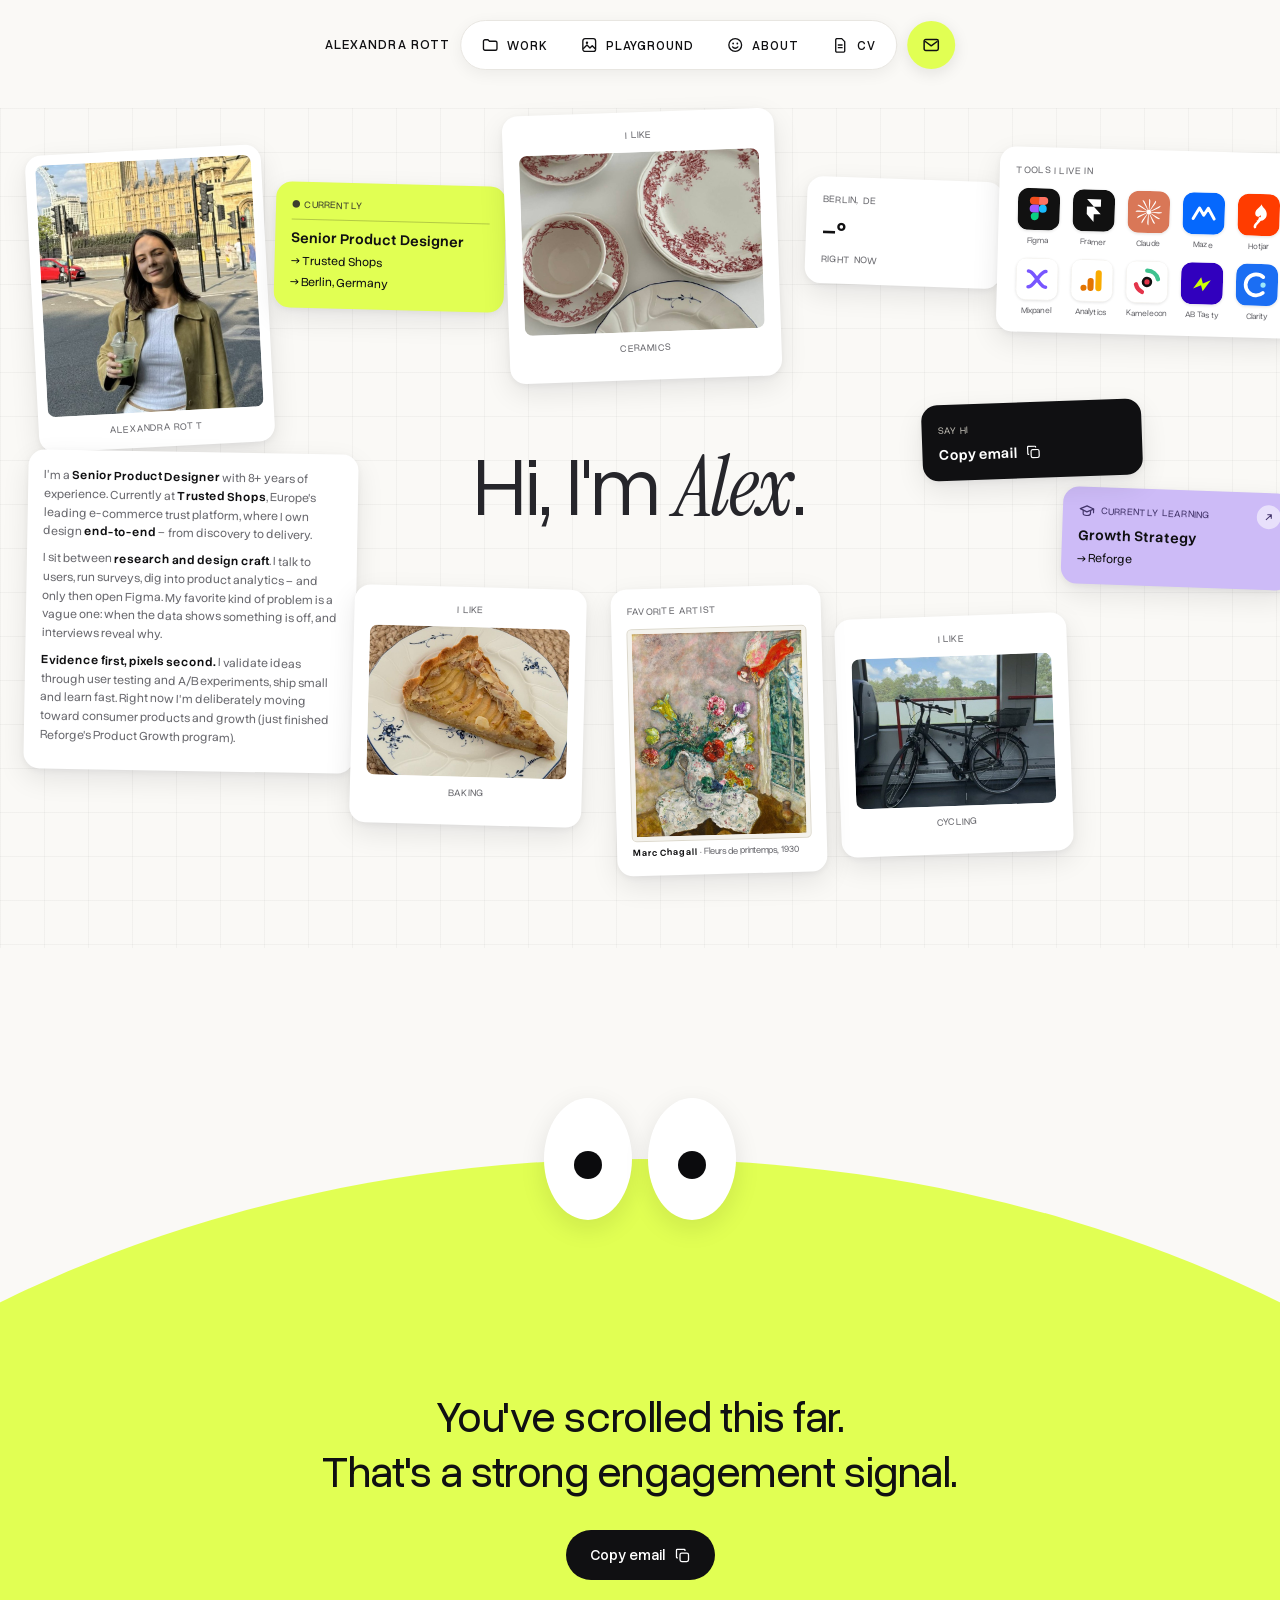
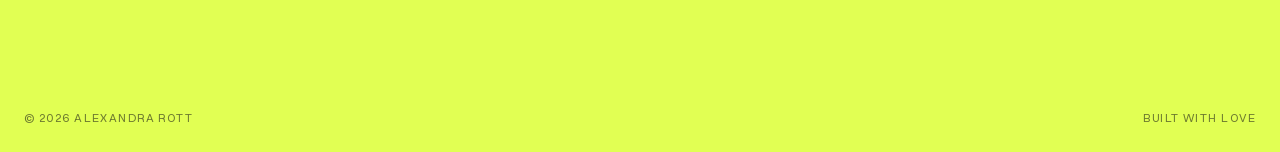
==== about.html @ e6c8b0b0 "Hero comma after design; header wordmark 'Alexandra Rott' replaces AR monogram Co-Authored-By: Claud" ====
<!DOCTYPE html>
<html lang="en">
<head>
  <meta charset="UTF-8">
  <meta name="viewport" content="width=device-width, initial-scale=1.0">
  <title>About – Alexandra Rott</title>
  <link rel="preconnect" href="https://fonts.googleapis.com">
  <link rel="preconnect" href="https://fonts.gstatic.com" crossorigin>
  <link href="https://fonts.googleapis.com/css2?family=Instrument+Sans:ital,wght@0,400;0,500;0,600;1,400&family=Instrument+Serif:ital@0;1&display=swap" rel="stylesheet">
  <link rel="stylesheet" href="css/style.css?v=20260712h">
</head>
<body class="theme-ivory">

  <header class="site-header">
    <a class="wordmark" href="index.html" aria-label="Home">Alexandra Rott</a>
    <nav class="nav-pill" aria-label="Main">
      <a href="index.html#work" class="nav-link">
        <svg viewBox="0 0 24 24" class="nav-icon"><path d="M3 7a2 2 0 0 1 2-2h4l2 2h8a2 2 0 0 1 2 2v8a2 2 0 0 1-2 2H5a2 2 0 0 1-2-2V7z" fill="none" stroke="currentColor" stroke-width="1.8" stroke-linejoin="round"/></svg>
        Work
      </a>
      <a class="nav-link coming-soon">
        <svg viewBox="0 0 24 24" class="nav-icon"><rect x="3.5" y="3.5" width="17" height="17" rx="3" fill="none" stroke="currentColor" stroke-width="1.8"/><circle cx="9" cy="9" r="1.6" fill="currentColor"/><path d="M4 17l5-5 4 4 3-3 4 4" fill="none" stroke="currentColor" stroke-width="1.8" stroke-linejoin="round"/></svg>
        Playground
      </a>
      <a class="nav-link is-active">
        <svg viewBox="0 0 24 24" class="nav-icon"><circle cx="12" cy="12" r="8.5" fill="none" stroke="currentColor" stroke-width="1.8"/><circle cx="9.2" cy="10" r="1.2" fill="currentColor"/><circle cx="14.8" cy="10" r="1.2" fill="currentColor"/><path d="M8.5 14.5c.9 1.2 2.1 1.8 3.5 1.8s2.6-.6 3.5-1.8" fill="none" stroke="currentColor" stroke-width="1.8" stroke-linecap="round"/></svg>
        About
      </a>
      <a class="nav-link coming-soon">
        <svg viewBox="0 0 24 24" class="nav-icon"><path d="M7 3.5h7l4 4V20a1.5 1.5 0 0 1-1.5 1.5h-9A1.5 1.5 0 0 1 6 20V5A1.5 1.5 0 0 1 7.5 3.5z" fill="none" stroke="currentColor" stroke-width="1.8" stroke-linejoin="round"/><path d="M9.5 12h5M9.5 15.5h5" stroke="currentColor" stroke-width="1.8" stroke-linecap="round"/></svg>
        CV
      </a>
    </nav>
    <a class="mail-button" href="mailto:workmail.alexandra@gmail.com" aria-label="Email me">
      <svg viewBox="0 0 24 24"><rect x="3.5" y="5.5" width="17" height="13" rx="2" fill="none" stroke="currentColor" stroke-width="1.8"/><path d="M4.5 7.5l7.5 5.5 7.5-5.5" fill="none" stroke="currentColor" stroke-width="1.8" stroke-linejoin="round"/></svg>
    </a>
  </header>

  <main class="board-main">
    <h1 class="sr-only">About – Alexandra Rott</h1>
    <div class="board" id="board">

      <p class="board-statement">Hi, I'm <em>Alex</em>.</p>

      <figure class="bc bc-polaroid" style="--x:2.5%; --y:5%; --r:-3deg; --w:236px">
        <img src="img/about/board-london-zoom.jpg" alt="Alexandra Rott in London">
        <figcaption class="mono">Alexandra Rott</figcaption>
      </figure>

      <div class="bc bc-clock" style="--x:63%; --y:8.5%; --r:2deg; --w:196px">
        <p class="mono">Berlin, DE</p>
        <p class="clock-time" id="board-weather">–°</p>
        <p class="clock-sub mono" id="board-weather-sub">right now</p>
      </div>

      <div class="bc bc-sticker" style="--x:21.5%; --y:9%; --r:1.5deg; --w:230px">
        <p class="mono">● Currently</p>
        <h4>Senior Product Designer</h4>
        <p class="sticker-line">→ Trusted Shops</p>
        <p class="sticker-line">→ Berlin, Germany</p>
      </div>

      <div class="bc bc-bio" style="--x:2%; --y:41%; --r:1deg; --w:330px">
        <p>I'm a <strong>Senior Product Designer</strong> with 8+ years of experience. Currently at <strong>Trusted Shops</strong>, Europe's leading e-commerce trust platform, where I own design <strong>end-to-end</strong> – from discovery to delivery.</p>
        <p>I sit between <strong>research and design craft</strong>. I talk to users, run surveys, dig into product analytics – and only then open Figma. My favorite kind of problem is a vague one: when the data shows something is off, and interviews reveal why.</p>
        <p><strong>Evidence first, pixels second.</strong> I validate ideas through user testing and A/B experiments, ship small and learn fast. Right now I'm deliberately moving toward consumer products and growth (just finished Reforge's Product Growth program).</p>
      </div>

      <figure class="bc bc-note" style="--x:39.5%; --y:0.5%; --r:-2deg; --w:272px">
        <p class="mono">I like</p>
        <img src="img/about/ceramics.jpg" alt="Red and blue tableware">
        <figcaption class="mono">Ceramics</figcaption>
      </figure>

      <figure class="bc bc-note" style="--x:27.5%; --y:57%; --r:1.5deg; --w:232px">
        <p class="mono">I like</p>
        <img src="img/about/pie.jpg" alt="Home-made pear pie">
        <figcaption class="mono">Baking</figcaption>
      </figure>

      <figure class="bc bc-note" style="--x:65.5%; --y:60.5%; --r:-2deg; --w:232px">
        <p class="mono">I like</p>
        <img src="img/about/bike.jpg" alt="Bike on a train">
        <figcaption class="mono">Cycling</figcaption>
      </figure>

      <a class="bc bc-learning" href="https://www.reforge.com/courses/growth-strategy" target="_blank" rel="noopener" style="--x:83%; --y:45.5%; --r:2deg; --w:230px">
        <span class="ext-arrow" aria-hidden="true">
          <svg viewBox="0 0 24 24"><path d="M7 17L17 7M9.5 7H17v7.5" fill="none" stroke="currentColor" stroke-width="2" stroke-linecap="round" stroke-linejoin="round"/></svg>
        </span>
        <p class="mono">
          <svg class="learn-icon" viewBox="0 0 24 24" aria-hidden="true"><path d="M12 4.5L22 9l-10 4.5L2 9l10-4.5z" fill="none" stroke="currentColor" stroke-width="1.8" stroke-linejoin="round"/><path d="M6.5 11.5V16c0 1.6 2.5 3 5.5 3s5.5-1.4 5.5-3v-4.5" fill="none" stroke="currentColor" stroke-width="1.8" stroke-linecap="round"/><path d="M22 9v5.5" stroke="currentColor" stroke-width="1.8" stroke-linecap="round"/></svg>
          Currently learning
        </p>
        <h4>Growth Strategy</h4>
        <p class="sticker-line">→ Reforge</p>
      </a>

      <div class="bc bc-tools" style="--x:78%; --y:5%; --r:1.5deg; --w:300px">
        <p class="mono">Tools I live in</p>
        <div class="tool-grid">
          <span class="tool" title="Figma">
            <svg viewBox="0 0 48 48"><rect width="48" height="48" rx="11" fill="#111"/><g><path d="M18 10h6v9h-6a4.5 4.5 0 1 1 0-9z" fill="#F24E1E"/><path d="M24 10h6a4.5 4.5 0 1 1 0 9h-6z" fill="#FF7262"/><path d="M18 19h6v9h-6a4.5 4.5 0 1 1 0-9z" fill="#A259FF"/><circle cx="28.5" cy="23.5" r="4.5" fill="#1ABCFE"/><path d="M18 28h6v4.5A4.5 4.5 0 1 1 18 28z" fill="#0ACF83"/></g></svg>
            <i>Figma</i>
          </span>
          <span class="tool" title="Framer">
            <svg viewBox="0 0 48 48"><rect width="48" height="48" rx="11" fill="#111"/><path d="M16 11h16v8.5H24zM16 19.5h8L32 28H16zM16 28h8v9z" fill="#fff"/></svg>
            <i>Framer</i>
          </span>
          <span class="tool" title="Claude">
            <svg viewBox="0 0 48 48"><rect width="48" height="48" rx="11" fill="#D97757"/><g fill="#fff"><path d="M24 24 L24 9 C25.6 9 25.6 12 25.2 15 L24.6 21 C24.5 22 24.3 23 24 24" transform="rotate(0 24 24)"/><path d="M24 24 L24 9 C25.6 9 25.6 12 25.2 15 L24.6 21 C24.5 22 24.3 23 24 24" transform="rotate(30 24 24)"/><path d="M24 24 L24 9 C25.6 9 25.6 12 25.2 15 L24.6 21 C24.5 22 24.3 23 24 24" transform="rotate(60 24 24)"/><path d="M24 24 L24 9 C25.6 9 25.6 12 25.2 15 L24.6 21 C24.5 22 24.3 23 24 24" transform="rotate(90 24 24)"/><path d="M24 24 L24 9 C25.6 9 25.6 12 25.2 15 L24.6 21 C24.5 22 24.3 23 24 24" transform="rotate(120 24 24)"/><path d="M24 24 L24 9 C25.6 9 25.6 12 25.2 15 L24.6 21 C24.5 22 24.3 23 24 24" transform="rotate(150 24 24)"/><path d="M24 24 L24 9 C25.6 9 25.6 12 25.2 15 L24.6 21 C24.5 22 24.3 23 24 24" transform="rotate(180 24 24)"/><path d="M24 24 L24 9 C25.6 9 25.6 12 25.2 15 L24.6 21 C24.5 22 24.3 23 24 24" transform="rotate(210 24 24)"/><path d="M24 24 L24 9 C25.6 9 25.6 12 25.2 15 L24.6 21 C24.5 22 24.3 23 24 24" transform="rotate(240 24 24)"/><path d="M24 24 L24 9 C25.6 9 25.6 12 25.2 15 L24.6 21 C24.5 22 24.3 23 24 24" transform="rotate(270 24 24)"/><path d="M24 24 L24 9 C25.6 9 25.6 12 25.2 15 L24.6 21 C24.5 22 24.3 23 24 24" transform="rotate(300 24 24)"/><path d="M24 24 L24 9 C25.6 9 25.6 12 25.2 15 L24.6 21 C24.5 22 24.3 23 24 24" transform="rotate(330 24 24)"/><circle cx="24" cy="24" r="2.6"/></g></svg>
            <i>Claude</i>
          </span>
          <span class="tool" title="Maze">
            <svg viewBox="0 0 48 48"><rect width="48" height="48" rx="11" fill="#0568FD"/><path d="M12 30l7-12 5 8 5-8 7 12" fill="none" stroke="#fff" stroke-width="3.4" stroke-linecap="round" stroke-linejoin="round"/></svg>
            <i>Maze</i>
          </span>
          <span class="tool" title="Hotjar">
            <svg viewBox="0 0 48 48"><rect width="48" height="48" rx="11" fill="#FF3C00"/><path d="M27 10c1 5-8 7-7 13 .6 3.8 5 4 6 1 1.5 3-1 6-5 6 6 3 13-1 12-8-.8-6.2-7-7-6-12z" fill="#fff"/><path d="M20 38c-1-4 6-5.6 5.4-10" fill="none" stroke="#fff" stroke-width="3" stroke-linecap="round"/></svg>
            <i>Hotjar</i>
          </span>
          <span class="tool" title="Mixpanel">
            <svg viewBox="0 0 48 48"><rect width="48" height="48" rx="11" fill="#fff" stroke="#ECEAE4"/><path d="M14 15c4 0 6 4 10 9s6 9 10 9M34 15c-4 0-6 4-10 9s-6 9-10 9" fill="none" stroke="#7856FF" stroke-width="4" stroke-linecap="round"/></svg>
            <i>Mixpanel</i>
          </span>
          <span class="tool" title="Google Analytics">
            <svg viewBox="0 0 48 48"><rect width="48" height="48" rx="11" fill="#fff" stroke="#ECEAE4"/><rect x="28" y="12" width="7" height="24" rx="3.5" fill="#F9AB00"/><rect x="19" y="21" width="7" height="15" rx="3.5" fill="#E37400"/><circle cx="14.5" cy="32.5" r="3.5" fill="#E37400"/></svg>
            <i>Analytics</i>
          </span>
          <span class="tool" title="Kameleoon">
            <svg viewBox="0 0 48 48"><rect width="48" height="48" rx="11" fill="#fff" stroke="#ECEAE4"/><circle cx="24" cy="24" r="6" fill="#111"/><circle cx="24" cy="24" r="3" fill="#E4354B"/><path d="M24 11a13 13 0 0 1 12.5 9.5" fill="none" stroke="#3EC28F" stroke-width="5" stroke-linecap="round"/><path d="M11.5 27a13 13 0 0 0 7 8.5" fill="none" stroke="#E4354B" stroke-width="5" stroke-linecap="round"/></svg>
            <i>Kameleoon</i>
          </span>
          <span class="tool" title="AB Tasty">
            <svg viewBox="0 0 48 48"><rect width="48" height="48" rx="11" fill="#3100BE"/><path d="M14 30l9-13 2 7 9-4-9 13-2-7z" fill="#CDFF05"/></svg>
            <i>AB Tasty</i>
          </span>
          <span class="tool" title="Microsoft Clarity">
            <svg viewBox="0 0 48 48"><rect width="48" height="48" rx="11" fill="#1B6EF3"/><path d="M31 15a12 12 0 1 0 0 18" fill="none" stroke="#fff" stroke-width="4.2" stroke-linecap="round"/><circle cx="31" cy="24" r="3" fill="#9EE8FA"/></svg>
            <i>Clarity</i>
          </span>
        </div>
      </div>

      <div class="bc bc-art" style="--x:48%; --y:57%; --r:-1.5deg; --w:210px">
        <p class="mono">Favorite artist</p>
        <figure>
          <img src="img/about/art-chagall.jpg?v=4" alt="Marc Chagall, Fleurs de printemps, 1930">
          <figcaption><strong>Marc Chagall</strong> · Fleurs de printemps, 1930</figcaption>
        </figure>
      </div>

      <button class="bc bc-email js-copy-email" data-email="workmail.alexandra@gmail.com" style="--x:72%; --y:35%; --r:-2deg; --w:220px">
        <span class="mono">Say hi</span>
        <span class="email-cta">Copy email
          <svg viewBox="0 0 24 24"><rect x="8.5" y="8.5" width="12" height="12" rx="2.5" fill="none" stroke="currentColor" stroke-width="1.8"/><path d="M15.5 5.5v-1a1 1 0 0 0-1-1h-10a1 1 0 0 0-1 1v10a1 1 0 0 0 1 1h1" fill="none" stroke="currentColor" stroke-width="1.8"/></svg>
        </span>
      </button>

    </div>
  </main>

  <footer class="dome-footer">
    <div class="dome-bg" aria-hidden="true"></div>
    <div class="dome-eyes" aria-hidden="true">
      <span class="d-eye"><span class="d-pupil"></span></span>
      <span class="d-eye"><span class="d-pupil"></span></span>
    </div>
    <div class="dome-content">
      <p class="dome-title">You've scrolled this far.<br>That's a strong engagement signal.</p>
      <button class="copy-email dome-copy js-copy-email" data-email="workmail.alexandra@gmail.com">
        Copy email
        <svg viewBox="0 0 24 24"><rect x="8.5" y="8.5" width="12" height="12" rx="2.5" fill="none" stroke="currentColor" stroke-width="1.8"/><path d="M15.5 5.5v-1a1 1 0 0 0-1-1h-10a1 1 0 0 0-1 1v10a1 1 0 0 0 1 1h1" fill="none" stroke="currentColor" stroke-width="1.8"/></svg>
      </button>
      <div class="dome-bottom mono"><span>© 2026 Alexandra Rott</span><span>Built with love</span></div>
    </div>
  </footer>

  <script src="js/footer.js?v=20260709f"></script>
  <script src="js/coming-soon.js?v=20260709f"></script>
  <script src="js/board.js?v=4"></script>
  <script src="js/reveal.js?v=20260709f"></script>
  <script data-goatcounter="https://alexproduct.goatcounter.com/count"
          async src="//gc.zgo.at/count.js"></script>
  <script>
    document.getElementById('copy-email') && document.getElementById('copy-email').addEventListener('click', function () {
      navigator.clipboard.writeText(this.dataset.email).then(() => {
        const original = this.childNodes[0].textContent;
        this.childNodes[0].textContent = 'Copied! ';
        setTimeout(() => { this.childNodes[0].textContent = original; }, 1500);
      });
    });
  </script>
</body>
</html>
---- css/style.css ----
/* ============ fonts ============ */
/* Golften Demo is picked up from the locally installed demo font
   (local() only - no font files shipped). Visitors without it fall
   back to Instrument Serif. NOTE: buy a license before wide sharing. */
@font-face {
  font-family: "Golften";
  src: local("Golften Demo Regular"), local("GolftenDemo-Regular");
  font-weight: 400;
  font-style: normal;
}

/* ============ base ============ */
@font-face {
  font-family: "Overused Grotesk";
  src: url("../fonts/OverusedGrotesk-VF.woff2") format("woff2-variations");
  font-weight: 100 900;
  font-style: normal;
  font-display: swap;
}

:root {
  --bg: #FAF9F6;
  --ink: #101012;
  --ink-soft: #6b6b70;
  --card: #ffffff;
  --line: #e8e6e1;
  --yellow: #FFD447;
  --coral: #F07048;
  --sky: #8FC7F2;
  --mint: #7FDDAF;
  --pink: #F7C8DC;
  --lime: #CDEB8B;
  --lilac: #CDBBF7;
  --radius-card: 28px;
  --font-display: "Golften", "Instrument Serif", Georgia, serif;
  --font-sans: "Overused Grotesk", "Instrument Sans", system-ui, -apple-system, sans-serif;
  --font-serif: "Overused Grotesk", "Instrument Sans", system-ui, -apple-system, sans-serif;
  --font-mono: "Overused Grotesk", "Instrument Sans", system-ui, -apple-system, sans-serif;
}

* { margin: 0; padding: 0; box-sizing: border-box; }

html { scroll-behavior: smooth; }

body {
  font-family: var(--font-sans);
  background: var(--bg);
  color: var(--ink);
  -webkit-font-smoothing: antialiased;
}

.serif { font-family: var(--font-serif); font-weight: 400; }
.mono {
  font-family: var(--font-mono);
  font-size: 12px;
  letter-spacing: 0.12em;
  text-transform: uppercase;
  color: var(--ink-soft);
}

a { color: inherit; text-decoration: none; }

/* ============ header ============ */
.site-header {
  position: fixed;
  top: 20px;
  left: 50%;
  transform: translateX(-50%);
  display: flex;
  align-items: center;
  gap: 10px;
  z-index: 100;
}

.monogram {
  width: 48px;
  height: 48px;
  border-radius: 50%;
  background: var(--card);
  border: 1px solid var(--line);
  display: grid;
  place-items: center;
  font-family: var(--font-mono);
  font-size: 14px;
  font-weight: 500;
  box-shadow: 0 4px 16px rgba(16, 16, 18, 0.06);
  transition: transform 0.2s;
}
.wordmark {
  font-family: var(--font-mono);
  font-size: 13px;
  font-weight: 500;
  letter-spacing: 0.08em;
  text-transform: uppercase;
  color: var(--ink);
  white-space: nowrap;
  align-self: center;
}

.monogram:hover { transform: scale(1.08) rotate(-6deg); }

.nav-pill {
  display: flex;
  align-items: center;
  gap: 4px;
  background: var(--card);
  border: 1px solid var(--line);
  border-radius: 999px;
  padding: 6px;
  box-shadow: 0 4px 16px rgba(16, 16, 18, 0.06);
}

.nav-link {
  display: flex;
  align-items: center;
  gap: 8px;
  font-family: var(--font-mono);
  font-size: 12.5px;
  font-weight: 500;
  letter-spacing: 0.08em;
  text-transform: uppercase;
  padding: 9px 14px;
  border-radius: 999px;
  transition: background 0.2s;
}

.nav-link:hover { background: #f1efe9; }

.nav-icon { width: 18px; height: 18px; }

/* disabled items with a "coming soon" cursor pill */
.coming-soon { cursor: default; }

.coming-soon-tip {
  position: fixed;
  z-index: 200;
  display: inline-flex;
  align-items: center;
  gap: 7px;
  padding: 9px 15px;
  border-radius: 999px;
  background: rgba(99, 99, 104, 0.95);
  color: #ffffff;
  font-family: var(--font-sans);
  font-size: 13.5px;
  font-weight: 500;
  white-space: nowrap;
  pointer-events: none;
  opacity: 0;
  transform: translateY(4px);
  transition: opacity 0.15s, transform 0.15s;
}

.coming-soon-tip.is-visible {
  opacity: 1;
  transform: none;
}

.coming-soon-tip svg { width: 14px; height: 14px; }

.mail-button {
  width: 48px;
  height: 48px;
  border-radius: 50%;
  background: #E1FF53;
  color: #101012;
  display: grid;
  place-items: center;
  box-shadow: 0 4px 16px rgba(16, 16, 18, 0.1);
  transition: transform 0.2s;
}

.mail-button:hover { transform: scale(1.08) rotate(-6deg); }
.mail-button svg { width: 20px; height: 20px; }

/* ============ hero ============ */
.hero {
  position: relative;
  height: 100svh;
  overflow: hidden;
}

.hero-intro {
  position: absolute;
  left: 50%;
  top: 42%;
  transform: translate(-50%, -50%);
  text-align: center;
  pointer-events: none;
  padding: 0 24px;
}

.hero-hello {
  font-size: clamp(15px, 1.25vw, 19px);
  font-weight: 450;
  color: #26262b;
  opacity: 0.85;
}

.hero-statement {
  margin-top: 10px;
  font-weight: 400;
  font-size: clamp(37px, 5.1vw, 77px);
  line-height: 1.02;
  letter-spacing: -0.028em;
  color: #26262b;
}

.hero-statement em {
  font-family: "Instrument Serif", Georgia, serif;
  font-style: italic;
  font-weight: 400;
  letter-spacing: 0;
}

.hero-sub {
  margin: 14px auto 0;
  font-size: clamp(15px, 1.25vw, 19px);
  font-weight: 400;
  color: #26262b;
  opacity: 0.85;
  line-height: 1.45;
  max-width: 640px;
}

.pill-stage {
  position: absolute;
  inset: 0;
}

.pill {
  position: absolute;
  top: 0;
  left: 0;
  visibility: hidden; /* revealed by JS once positioned */
  display: inline-flex;
  align-items: center;
  gap: 8px;
  padding: 14px 24px;
  border-radius: 999px;
  font-family: var(--font-mono);
  font-size: 15px;
  font-weight: 500;
  letter-spacing: 0.08em;
  text-transform: uppercase;
  white-space: nowrap;
  cursor: grab;
  user-select: none;
  will-change: transform;
  box-shadow: 0 2px 10px rgba(16, 16, 18, 0.08);
}

.pill:active { cursor: grabbing; }

.pill svg { width: 19px; height: 19px; flex-shrink: 0; }

.pill-badge {
  width: 58px;
  height: 58px;
  padding: 0;
  border-radius: 50%;
  justify-content: center;
}

.pill-badge svg { width: 26px; height: 26px; }

/* minimal palette: white pills, black as the one accent */
.pill { background: #ffffff; color: #101012; border: 1px solid var(--line); }
.pill[data-color="coral"] {
  background: #E1FF53;
  color: #101012;
  border: none;
}

.scroll-hint {
  position: absolute;
  bottom: 28px;
  left: 50%;
  transform: translateX(-50%);
}

/* ============ work grid ============ */
.work-grid-section {
  padding: 40px 48px 40px;
  max-width: 1180px;
  margin: 0 auto;
}

.work-index-label {
  padding-bottom: 24px;
}

.work-grid {
  display: grid;
  grid-template-columns: 1fr 1fr;
  gap: 48px 44px;
}

.grid-card { display: block; }

.grid-cover {
  display: grid;
  place-items: center;
  aspect-ratio: 4 / 3;
  border-radius: 20px;
  overflow: hidden;
  border: 1px solid var(--line);
  transition: transform 0.3s;
}

.grid-card:hover .grid-cover { transform: translateY(-6px); }

.grid-cover img {
  width: 100%;
  height: 100%;
  object-fit: cover;
  transition: transform 0.5s cubic-bezier(0.22, 0.61, 0.36, 1);
  will-change: transform;
}

/* typographic cover (statement instead of a screenshot) */
.cover-statement {
  transition: transform 0.5s cubic-bezier(0.22, 0.61, 0.36, 1);
  will-change: transform;
  display: flex;
  flex-direction: column;
  align-items: center;
  justify-content: center;
  gap: 16px;
  width: 100%;
  height: 100%;
  background: #EFEDE6;
  text-align: center;
  padding: 24px;
}

.cover-statement .cover-big {
  font-family: var(--font-sans);
  font-weight: 500;
  font-size: clamp(30px, 3.4vw, 54px);
  line-height: 1.1;
  color: var(--ink);
  text-transform: none;
  letter-spacing: 0;
}

.cover-statement .cover-sub {
  font-family: var(--font-sans);
  font-size: 14px;
  color: var(--ink-soft);
  text-transform: none;
  letter-spacing: 0;
}

.grid-cover span {
  font-family: var(--font-mono);
  font-size: 12px;
  letter-spacing: 0.12em;
  text-transform: uppercase;
  color: #a9a69e;
}

.grid-cover[data-tone="a"] { background: #E8E4F8; }
.grid-cover[data-tone="b"] { background: #E5EFE0; }
.grid-cover[data-tone="c"] { background: #F8E9DE; }
.grid-cover[data-tone="d"] { background: #EFEDE6; }

.grid-card-name {
  display: block;
  margin-top: 18px;
  font-family: var(--font-sans);
  font-weight: 500;
  font-size: 28px;
  line-height: 1.1;
}

.grid-card-meta {
  display: block;
  margin-top: 6px;
}

/* ============ footer ============ */
.site-footer {
  margin-top: 40px;
  background: #0B0B0D;
  color: #fff;
  border-radius: 36px 36px 0 0;
  padding: 56px 56px 28px;
}

.eyes { display: flex; gap: 10px; margin-bottom: 64px; }

.eye {
  width: 34px;
  height: 46px;
  background: #fff;
  border-radius: 50%;
  position: relative;
}

.pupil {
  position: absolute;
  left: 50%;
  bottom: 7px;
  transform: translateX(-50%);
  width: 9px;
  height: 9px;
  background: #E1FF53;
  border-radius: 50%;
}

.footer-row {
  display: flex;
  justify-content: space-between;
  align-items: flex-end;
  gap: 24px;
  margin-bottom: 32px;
}

.footer-note { font-size: 16px; line-height: 1.5; color: #d8d8dc; }

.footer-actions { display: flex; gap: 10px; }

.icon-button {
  width: 52px;
  height: 52px;
  border-radius: 50%;
  background: #1a1a1e;
  display: grid;
  place-items: center;
  transition: background 0.2s, transform 0.2s;
}

.icon-button:hover { background: #2a2a30; transform: translateY(-3px); }
.icon-button svg { width: 20px; height: 20px; }

.footer-name {
  margin-bottom: 48px;
}

.footer-name svg {
  display: block;
  margin: 0 auto;
  width: clamp(256px, 56.7vw, 937px);
  height: auto;
}

.footer-bottom {
  display: flex;
  justify-content: space-between;
  color: #8a8a90;
}

/* ============ about ============ */
.about-main {
  max-width: 640px;
  margin: 0 auto;
  padding: 180px 24px 120px;
}

.about-title {
  font-size: clamp(40px, 6vw, 64px);
  line-height: 1.1;
  text-align: left;
  margin-bottom: 40px;
}
.about-title .name-logo {
  display: block;
  width: clamp(240px, 44vw, 420px);
  height: auto;
  color: var(--ink);
}

.about-title em { font-style: italic; }

.about-tagline {
  text-align: center;
  font-size: 14px;
  color: var(--ink-soft);
  margin-bottom: 72px;
}

.about-photo {
  aspect-ratio: 4 / 3;
  border-radius: 24px;
  margin-bottom: 72px;
  background: repeating-linear-gradient(45deg, #f4f2ec 0 14px, #efede6 14px 28px);
  border: 1px dashed var(--line);
  display: grid;
  place-items: center;
  transform: rotate(-1.5deg);
}

.about-photo span {
  font-family: var(--font-mono);
  font-size: 12px;
  letter-spacing: 0.12em;
  text-transform: uppercase;
  color: #b9b6ae;
}

.about-portrait {
  float: right;
  width: 280px;
  margin: 0 0 24px 36px;
  border-radius: 22px;
  overflow: hidden;
  transform: rotate(1.5deg);
  box-shadow: 0 14px 34px rgba(16, 16, 18, 0.12);
}
.about-portrait img {
  display: block;
  width: 100%;
  height: auto;
}
.about-portrait { position: relative; }
.ps-arrow {
  position: absolute;
  top: 50%;
  transform: translateY(-50%);
  width: 34px;
  height: 34px;
  border-radius: 50%;
  border: none;
  background: rgba(16, 16, 18, 0.55);
  color: #fff;
  font-size: 20px;
  line-height: 1;
  cursor: pointer;
  display: grid;
  place-items: center;
  transition: background 0.15s;
}
.ps-arrow:hover { background: rgba(16, 16, 18, 0.8); }
.ps-prev { left: 10px; }
.ps-next { right: 10px; }
.ps-dots {
  position: absolute;
  left: 0;
  right: 0;
  bottom: 12px;
  display: flex;
  justify-content: center;
  gap: 7px;
}
.ps-dots i {
  width: 7px;
  height: 7px;
  border-radius: 50%;
  background: rgba(255, 255, 255, 0.55);
}
.ps-dots i.is-on { background: #fff; }
@media (max-width: 560px) {
  .about-portrait {
    float: none;
    width: 78%;
    max-width: 300px;
    margin: 8px auto 36px;
    display: block;
  }
}

.about-body p {
  font-size: 17px;
  line-height: 1.65;
  margin-bottom: 24px;
}

.about-body h3 {
  font-family: var(--font-mono);
  font-size: 13px;
  letter-spacing: 0.14em;
  text-transform: uppercase;
  margin: 48px 0 16px;
}

/* "when I'm not designing" cards */
.life-grid {
  display: grid;
  grid-template-columns: 1fr 1fr;
  gap: 20px;
  margin-top: 8px;
}

.life-card {
  background: var(--card);
  border: 1px solid var(--line);
  border-radius: 18px;
  overflow: hidden;
  padding-bottom: 22px;
}

.life-card.is-wide { grid-column: 1 / -1; }

.life-photo {
  display: block;
  aspect-ratio: 4 / 3;
  background: repeating-linear-gradient(45deg, #f4f2ec 0 14px, #efede6 14px 28px);
  overflow: hidden;
}

.life-card.is-wide .life-photo { aspect-ratio: 21 / 9; }

.life-photo img {
  width: 100%;
  height: 100%;
  object-fit: cover;
  display: block;
}

.life-card h4 {
  font-size: 16px;
  font-weight: 600;
  padding: 18px 22px 8px;
}

.life-card p {
  font-size: 14.5px;
  line-height: 1.55;
  color: var(--ink-soft);
  padding: 0 22px;
  margin-bottom: 0;
}

.about-cta { margin-top: 56px; display: flex; align-items: center; gap: 10px; }

.copy-email {
  display: inline-flex;
  align-items: center;
  gap: 9px;
  background: #f1efe9;
  border: none;
  font-family: var(--font-sans);
  font-size: 15px;
  font-weight: 500;
  padding: 15px 24px;
  border-radius: 999px;
  cursor: pointer;
  transition: background 0.2s;
}

.copy-email:hover { background: #e9e6de; }
.copy-email svg { width: 17px; height: 17px; }

.about-cta .icon-button { background: #f1efe9; color: var(--ink); }
.about-cta .icon-button:hover { background: #e9e6de; }

/* ============ playground ============ */
.playground-viewport {
  position: fixed;
  inset: 0;
  overflow: hidden;
  cursor: grab;
}

.playground-viewport.is-dragging { cursor: grabbing; }

.playground-canvas {
  position: absolute;
  width: 2600px;
  height: 1700px;
  will-change: transform;
}

.pg-center {
  position: absolute;
  left: 50%;
  top: 50%;
  transform: translate(-50%, -50%);
  text-align: center;
  pointer-events: none;
}

.pg-title { font-size: 72px; margin-bottom: 8px; }

.pg-sub { font-size: 14px; color: var(--ink-soft); max-width: 220px; margin: 0 auto; }

.pg-item {
  position: absolute;
  background: var(--card);
  border: 1px solid var(--line);
  border-radius: 16px;
  padding: 14px;
  box-shadow: 0 6px 24px rgba(16, 16, 18, 0.07);
}

.pg-item .frame {
  border-radius: 10px;
  background: repeating-linear-gradient(45deg, #f4f2ec 0 14px, #efede6 14px 28px);
  display: grid;
  place-items: center;
  font-family: var(--font-mono);
  font-size: 11px;
  letter-spacing: 0.12em;
  text-transform: uppercase;
  color: #b9b6ae;
}

.pg-caption {
  margin-top: 10px;
  text-align: center;
  font-size: 13px;
  color: var(--ink-soft);
}

.sticky-note {
  position: absolute;
  width: 190px;
  padding: 22px 20px;
  background: #FBE68A;
  box-shadow: 0 8px 20px rgba(16, 16, 18, 0.12);
  font-family: var(--font-mono);
  font-size: 12px;
  font-weight: 700;
  letter-spacing: 0.06em;
  text-transform: uppercase;
  line-height: 1.6;
}

.drag-hint {
  position: fixed;
  bottom: 32px;
  left: 50%;
  transform: translateX(-50%);
  display: flex;
  align-items: center;
  gap: 9px;
  background: var(--card);
  border: 1px solid var(--line);
  border-radius: 999px;
  padding: 13px 22px;
  font-size: 15px;
  font-weight: 500;
  box-shadow: 0 4px 16px rgba(16, 16, 18, 0.08);
  pointer-events: none;
}

/* ============ case study ============ */
.case {
  max-width: 1060px;
  margin: 0 auto;
  padding: 170px 32px 48px;
}

.case-hero { max-width: 780px; }

.case-title {
  font-family: var(--font-sans);
  font-weight: 500;
  font-size: clamp(36px, 5.4vw, 72px);
  line-height: 1.05;
  margin: 18px 0 22px;
}

.case-intro {
  font-size: 18px;
  line-height: 1.6;
  color: var(--ink-soft);
  max-width: 36em;
}

.case-facts {
  display: grid;
  grid-template-columns: repeat(2, minmax(0, max-content));
  gap: 24px 72px;
  margin-top: 40px;
}

.case-facts dt { margin-bottom: 6px; }
.case-facts dd { font-size: 15px; font-weight: 500; }

/* media placeholders */
.case-media {
  display: grid;
  place-items: center;
  aspect-ratio: 16 / 10;
  border-radius: 20px;
  background: repeating-linear-gradient(45deg, #f4f2ec 0 14px, #efede6 14px 28px);
  border: 1px dashed var(--line);
}

.case-media span {
  font-family: var(--font-mono);
  font-size: 12px;
  letter-spacing: 0.12em;
  text-transform: uppercase;
  color: #b9b6ae;
}

.case-media-hero { margin-top: 56px; }

/* media with a real image: natural height, no dashed placeholder look */
.case-media.is-img {
  aspect-ratio: auto;
  background: none;
  border: 1px solid var(--line);
  display: block;
  overflow: hidden;
}

.case-media.is-img img {
  display: block;
  width: 100%;
  height: auto;
}

.case-media + .case-media { margin-top: 20px; }

/* compact media: product mockups with generous built-in margins */
.case-media.is-compact {
  max-width: 880px;
  margin-left: auto;
  margin-right: auto;
}

.case-media-pair {
  display: grid;
  grid-template-columns: 1fr 1fr;
  gap: 20px;
  margin-top: 20px;
}

.case-media-pair .case-media { aspect-ratio: 4 / 5; }

/* impact strip */
.case-impact {
  display: grid;
  grid-template-columns: repeat(3, 1fr);
  gap: 24px;
  margin: 64px 0 40px;
  padding: 44px 0;
  border-top: 1px solid var(--line);
  border-bottom: 1px solid var(--line);
}

.impact-num {
  font-family: var(--font-sans);
  font-weight: 600;
  letter-spacing: -0.02em;
  font-size: clamp(36px, 4.6vw, 60px);
  line-height: 1;
  margin-bottom: 10px;
}

.impact-label { font-size: 14px; color: var(--ink-soft); }

/* text sections */
.case-section { margin-top: 96px; }

.case-kicker {
  display: inline-flex;
  align-items: center;
  padding: 8px 16px;
  border: 1px solid var(--line);
  border-radius: 999px;
  background: var(--card);
  margin-bottom: 22px;
}

.case-body { max-width: 640px; margin-bottom: 40px; }

.case-body h2 {
  font-size: clamp(22px, 2.6vw, 30px);
  font-weight: 600;
  letter-spacing: -0.01em;
  margin-bottom: 18px;
}

.case-body p {
  font-size: 16px;
  line-height: 1.65;
  color: var(--ink-soft);
  margin-bottom: 14px;
}

/* pull-quote (e.g. How-might-we) */
.case-quote {
  font-family: var(--font-sans);
  font-weight: 400;
  font-style: italic;
  font-size: clamp(21px, 2.6vw, 28px);
  line-height: 1.35;
  color: var(--ink) !important;
  border-left: 2px solid var(--ink);
  padding-left: 24px;
  margin: 28px 0 6px;
}

/* research insights */
.insights {
  display: grid;
  grid-template-columns: repeat(3, 1fr);
  gap: 20px;
}

.insight-card {
  background: var(--card);
  border: 1px solid var(--line);
  border-radius: 18px;
  padding: 26px 24px;
}

.insight-card .mono { margin-bottom: 12px; }
.insight-card p:last-child { font-size: 15px; line-height: 1.55; }

/* experiments */
.experiments { display: flex; flex-direction: column; gap: 14px; }

.experiment-row {
  display: grid;
  grid-template-columns: 90px 1fr 70px auto;
  gap: 10px 26px;
  align-items: baseline;
  background: var(--card);
  border: 1px solid var(--line);
  border-radius: 16px;
  padding: 22px 26px;
  font-size: 15px;
}

.experiment-result { font-weight: 500; }
.experiment-result.is-failed { color: var(--ink-soft); }

/* next project */
.case-next {
  display: block;
  margin-top: 120px;
  padding: 44px 48px;
  border: 1px solid var(--line);
  border-radius: var(--radius-card);
  background: var(--card);
  transition: transform 0.25s;
}

.case-next:hover { transform: translateY(-4px); }

.case-next-name {
  font-family: var(--font-sans);
  font-weight: 500;
  font-size: clamp(30px, 4vw, 52px);
  margin-top: 10px;
}

/* ============ responsive ============ */
@media (max-width: 1100px) {
  .pill { padding: 10px 17px; font-size: 12px; gap: 6px; }
  .pill svg { width: 15px; height: 15px; }
  .pill-badge { width: 44px; height: 44px; }
  .pill-badge svg { width: 20px; height: 20px; }
}

@media (max-width: 860px) {
  .site-header { gap: 6px; }
  .nav-link { padding: 9px 10px; font-size: 13px; }
  .nav-link .nav-icon { display: none; }
  .monogram, .mail-button { width: 42px; height: 42px; }
  .wordmark { font-size: 11px; letter-spacing: 0.06em; }

  .work-grid-section { padding: 20px 20px 32px; }
  .work-grid { grid-template-columns: 1fr; gap: 36px; }

  .case { padding: 140px 20px 80px; }
  .case-impact { grid-template-columns: 1fr; gap: 32px; }
  .insights { grid-template-columns: 1fr; }
  .experiment-row { grid-template-columns: 1fr; gap: 8px; }
  .case-media-pair { grid-template-columns: 1fr; }
  .case-next { padding: 32px 24px; }

  .site-footer { padding: 36px 24px 20px; }
  .footer-row { flex-direction: column; align-items: flex-start; }
  .footer-name { font-size: 13vw; }
}


/* ============ soft theme: white borderless cards, soft pill kickers ============ */
.theme-ivory .insight-card,
.theme-ivory .experiment-row,
.theme-ivory .case-next,
.theme-ivory .life-card {
  background: #ffffff;
  border: none;
}

.theme-ivory .case-kicker {
  background: #F1EFE8;
  border: none;
}

.theme-ivory .case-media.is-img {
  border: none;
}


/* ============ dome footer ============ */
.dome-footer {
  position: relative;
  overflow: hidden;
  margin-top: 20px;
  padding: 90px 24px 26px;
}

.dome-bg {
  position: absolute;
  top: 151px;
  left: 50%;
  transform: translateX(-50%);
  width: 175vw;
  height: 1600px;
  background: #E1FF53;
  border-radius: 50%;
}

.dome-eyes {
  position: relative;
  display: flex;
  gap: 16px;
  justify-content: center;
}

.d-eye {
  width: 88px;
  height: 122px;
  background: #ffffff;
  border-radius: 50%;
  position: relative;
  box-shadow: 0 8px 26px rgba(16, 16, 18, 0.10);
}

.d-pupil {
  position: absolute;
  left: 50%;
  top: 55%;
  width: 28px;
  height: 28px;
  margin: -14px 0 0 -14px;
  background: #0B0B0D;
  border-radius: 50%;
}

.dome-content {
  position: relative;
  z-index: 1;
  text-align: center;
  margin-top: 170px;
  color: #101012;
}

.dome-bg, .dome-eyes, .dome-content { will-change: transform; }

.dome-title {
  font-size: clamp(26px, 3.6vw, 44px);
  font-weight: 400;
  letter-spacing: -0.01em;
  line-height: 1.25;
  margin-bottom: 30px;
}

.dome-copy {
  background: #101012;
  color: #ffffff;
}

.dome-copy:hover { background: #2a2a30; }

.dome-bottom {
  display: flex;
  justify-content: space-between;
  margin-top: 130px;
  color: rgba(16, 16, 18, 0.55);
}

@media (max-width: 860px) {
  .dome-footer { margin-top: 10px; padding-top: 60px; }
  .dome-bg { top: 106px; }
  .d-eye { width: 64px; height: 90px; }
  .d-pupil { width: 20px; height: 20px; margin: -10px 0 0 -10px; }
  .dome-content { margin-top: 130px; }
}


/* ============ experiment stories (payment form case) ============ */
.stories {
  display: flex;
  flex-direction: column;
  gap: 0;
  max-width: 640px;
}

/* stories interleaved with full-width illustrations */
.case-section > .story { max-width: 640px; }
.story-media { margin: 28px 0 48px; }

.story { padding: 8px 0 0; }

.story-tags {
  display: flex;
  gap: 8px;
  margin-bottom: 18px;
}

.story-tag {
  display: inline-flex;
  padding: 6px 13px;
  border-radius: 999px;
  background: #F1EFE8;
}

.story-tag.is-win { background: #E1FF53; color: #101012; }
.story-tag.is-loss { background: #101012; color: #ffffff; }

.story h3 {
  font-size: 21px;
  font-weight: 600;
  letter-spacing: -0.01em;
  margin-bottom: 14px;
}

.story p {
  font-size: 15.5px;
  line-height: 1.62;
  color: var(--ink-soft);
  max-width: 46em;
  margin-bottom: 12px;
}

.story .story-learning {
  margin-top: 16px;
  margin-bottom: 0;
  font-weight: 500;
  color: var(--ink);
}

@media (max-width: 860px) {
}

/* bulleted list inside case body */
.case-list {
  margin: 18px 0 0;
  padding-left: 22px;
  display: grid;
  gap: 10px;
}
.case-list li {
  font-size: 15.5px;
  line-height: 1.65;
  color: var(--ink-soft);
  max-width: 46em;
}
.case-list li::marker { color: var(--ink); }

/* not-live veil over a work card cover */
.cover-veil {
  position: absolute;
  inset: 0;
  display: flex;
  align-items: center;
  justify-content: center;
  background: rgba(239, 237, 230, 0.6);
  backdrop-filter: blur(3px);
  -webkit-backdrop-filter: blur(3px);
}
.veil-pill {
  padding: 12px 22px;
  border-radius: 999px;
  background: #ffffff;
  border: 1px solid var(--line);
  font-size: 13px;
  font-weight: 500;
  letter-spacing: 0.08em;
  text-transform: uppercase;
  color: var(--ink);
}
.grid-cover { position: relative; }

/* eyes tip over live work cards */
.view-tip {
  position: fixed;
  z-index: 200;
  display: inline-flex;
  align-items: center;
  padding: 9px 13px;
  border-radius: 999px;
  background: rgba(99, 99, 104, 0.95);
  pointer-events: none;
  opacity: 0;
  transform: translateY(4px);
  transition: opacity 0.15s, transform 0.15s;
}
.view-tip.is-visible { opacity: 1; transform: translateY(0); }
.view-tip svg { width: 22px; height: 22px; display: block; }

/* scrollable table strip (e.g. the experiment library) */
.table-scroll { margin: 40px 0 0; }
.table-scroll-frame {
  position: relative;
  border: 1px solid var(--line);
  border-radius: 16px;
  overflow: hidden;
  background: #fff;
}
.table-scroll-viewport {
  max-height: 520px;
  overflow-y: scroll;
  -webkit-overflow-scrolling: touch;
}
.table-scroll-viewport img { display: block; width: 100%; height: auto; }

/* visible scrollbar so it reads as scrollable */
.table-scroll-viewport::-webkit-scrollbar { width: 12px; }
.table-scroll-viewport::-webkit-scrollbar-track { background: #f4f2ec; }
.table-scroll-viewport::-webkit-scrollbar-thumb {
  background: #cfccc2;
  border-radius: 6px;
  border: 3px solid #f4f2ec;
}
.table-scroll-viewport { scrollbar-color: #cfccc2 #f4f2ec; }

/* "Scroll ↓" cue, fades out once scrolling starts */
.scroll-cue {
  position: absolute;
  left: 50%; bottom: 16px;
  transform: translateX(-50%);
  display: inline-flex;
  align-items: center;
  gap: 6px;
  padding: 7px 14px;
  border-radius: 999px;
  background: #E1FF53;
  color: #101012;
  font-family: var(--font-mono);
  font-size: 11px;
  letter-spacing: 0.1em;
  text-transform: uppercase;
  box-shadow: 0 3px 12px rgba(16,16,18,0.14);
  pointer-events: none;
  transition: opacity 0.25s, transform 0.25s;
}
.scroll-cue svg { width: 14px; height: 14px; }
.table-scroll-frame.is-scrolled .scroll-cue { opacity: 0; transform: translate(-50%, 8px); }

.table-scroll figcaption {
  margin-top: 12px;
  font-size: 12.5px;
  letter-spacing: 0.04em;
  color: var(--ink-soft);
  text-align: center;
}
.theme-ivory .table-scroll-frame { border-color: #ece9e1; }

/* native experiment table inside the scroll frame */
.exp-table { width: 100%; border-collapse: collapse; font-size: 14px; background: #fff; }
.exp-table thead th {
  position: sticky; top: 0; z-index: 1;
  background: #faf9f6;
  text-align: left;
  font-family: var(--font-mono);
  font-size: 11px; letter-spacing: 0.1em; text-transform: uppercase;
  color: var(--ink-soft); font-weight: 500;
  padding: 14px 18px;
  border-bottom: 1px solid #ece9e1;
}
.exp-table td { padding: 13px 18px; border-bottom: 1px solid #f1efe9; vertical-align: top; }
.exp-table tr:last-child td { border-bottom: none; }
.exp-table .c-num { color: #b0ada4; font-variant-numeric: tabular-nums; width: 44px; }
.exp-table .c-exp { width: 60%; }
.exp-name { display: block; color: var(--ink); }
.exp-pattern { display: block; margin-top: 3px; font-size: 12px; color: #9a978f; }
.st, .res {
  display: inline-block; padding: 4px 11px; border-radius: 999px;
  font-size: 12.5px; white-space: nowrap;
}
.st-done { background: #edeaf7; color: #4b3f7a; }
.st-stop { background: #fbe1e6; color: #a23; }
.st-prog { background: #dcefff; color: #245; }
.st-plan { background: #fff2cf; color: #7a5a12; }
.st-dev  { background: #d8f5e4; color: #1c6b42; }
.res-none { color: #cfccc2; }
.res.rs-win  { background: #E1FF53; color: #101012; font-weight: 500; }
.res.rs-loss { background: #101012; color: #fff; }
.res.rs-eq   { background: #eceae4; color: #6b6b70; }

/* ============ motion: reveal / wipe / underline / blink ============ */
.reveal { opacity: 0; transform: translateY(18px); transition: opacity 0.6s cubic-bezier(0.22,0.61,0.36,1), transform 0.6s cubic-bezier(0.22,0.61,0.36,1); }
.reveal.is-in { opacity: 1; transform: none; }

/* chart draw-on wipes (applied to <img data-anim="...">) */
/* fail-open: charts are visible by default; JS opts them into the wipe */
[data-anim].anim-pending[data-anim="wipe-lr"] { clip-path: inset(0 100% 0 0); }
[data-anim].anim-pending[data-anim="wipe-up"] { clip-path: inset(100% 0 0 0); }
[data-anim] { transition: clip-path 1.1s cubic-bezier(0.22,0.61,0.36,1); }
[data-anim].anim-run { clip-path: inset(0 0 0 0) !important; }

/* growing underline on text links */
.link-underline, .case-body a, .about-body a:not(.icon-button) {
  background-image: linear-gradient(currentColor, currentColor);
  background-size: 0% 1.5px;
  background-position: 0 100%;
  background-repeat: no-repeat;
  transition: background-size 0.35s cubic-bezier(0.22,0.61,0.36,1);
  padding-bottom: 1px;
}
.link-underline:hover,
.case-body a:hover, .about-body a:not(.icon-button):hover { background-size: 100% 1.5px; }

/* footer eyes blink on copy */
@keyframes eye-blink { 0%,100% { transform: scaleY(1); } 45%,55% { transform: scaleY(0.12); } }
.dome-eyes.is-blinking .d-eye { animation: eye-blink 0.42s ease; transform-origin: center; }

@media (prefers-reduced-motion: reduce) {
  .reveal { opacity: 1 !important; transform: none !important; }
  [data-anim] { clip-path: none !important; }
  .dome-eyes.is-blinking .d-eye { animation: none; }
}

/* evolution list: word labels need a wider first column */
.experiments.labels-wide .experiment-row { grid-template-columns: 148px 1fr; }
@media (max-width: 860px) {
  .experiments.labels-wide .experiment-row { grid-template-columns: 1fr; }
}

/* next-project: arrow nudges right on hover (card lift stays) */
.case-next-name .next-arrow { display: inline-block; transition: transform 0.3s cubic-bezier(0.22,0.61,0.36,1); }
.case-next:hover .next-arrow { transform: translateX(8px); }

/* approach: editorial numbered steps */
.process-list {
  max-width: 640px;
  display: flex;
  flex-direction: column;
  gap: 30px;
}
.process-step {
  display: grid;
  grid-template-columns: 48px 1fr;
  gap: 18px;
  align-items: start;
}
.process-step .p-num {
  display: inline-flex;
  align-items: center;
  justify-content: center;
  width: 36px;
  height: 36px;
  border-radius: 50%;
  background: #E1FF53;
  font-family: var(--font-mono);
  font-size: 12px;
  font-weight: 600;
  color: #101012;
  margin-top: 2px;
}
.process-step h3 {
  font-size: 16.5px;
  font-weight: 600;
  letter-spacing: -0.01em;
  margin-bottom: 6px;
}
.process-step p {
  font-size: 15px;
  line-height: 1.62;
  color: var(--ink-soft);
}

/* heading block above the experiment table */
.table-intro { margin: 56px 0 0; }
.table-intro h3 {
  font-size: 21px;
  font-weight: 600;
  letter-spacing: -0.01em;
  margin-bottom: 8px;
}
.table-intro p { font-size: 15.5px; color: var(--ink-soft); }
.table-intro + .table-scroll { margin-top: 22px; }

/* ============ about board (desk of cards) ============ */
.sr-only { position: absolute; width: 1px; height: 1px; overflow: hidden; clip: rect(0 0 0 0); }
.board-main { padding: 108px 0 40px; }
.board {
  position: relative;
  height: 840px;
  max-width: 1500px;
  margin: 0 auto;
  background-image:
    linear-gradient(to right, rgba(16,16,18,0.035) 1px, transparent 1px),
    linear-gradient(to bottom, rgba(16,16,18,0.035) 1px, transparent 1px);
  background-size: 44px 44px;
}
.board-statement {
  position: absolute;
  left: 50%;
  top: 38.5%;
  transform: translateX(-50%);
  font-weight: 400;
  font-variation-settings: "wght" 360;
  font-size: clamp(44px, 6.6vw, 100px);
  letter-spacing: -0.02em;
  color: #26262b;
  white-space: nowrap;
  pointer-events: none;
  z-index: 1;
}
.board-statement em {
  font-family: "Instrument Serif", Georgia, serif;
  font-style: italic;
  font-weight: 400;
}

/* base card */
.bc {
  position: absolute;
  left: var(--x);
  top: var(--y);
  width: var(--w);
  transform: rotate(var(--r));
  background: #fff;
  border-radius: 16px;
  box-shadow: 0 10px 28px rgba(16,16,18,0.09), 0 2px 6px rgba(16,16,18,0.05);
  padding: 16px;
  cursor: grab;
  user-select: none;
  touch-action: none;
  z-index: 2;
  font-family: var(--font-sans);
  text-align: left;
  border: none;
}
.bc:active { cursor: grabbing; z-index: 30; }
.bc.dragging { z-index: 30; box-shadow: 0 22px 48px rgba(16,16,18,0.16); }
.bc h4 { font-size: 15px; font-weight: 600; margin: 6px 0 4px; }
.bc p { font-size: 12.5px; line-height: 1.5; color: var(--ink-soft); }
.bc .mono { font-size: 10px; }

.bc-polaroid { padding: 10px 10px 12px; }
.bc-polaroid img { width: 100%; aspect-ratio: 6/7; object-fit: cover; border-radius: 8px; display: block; pointer-events: none; }
.bc-polaroid figcaption { margin-top: 9px; text-align: center; }

.bc-note img { width: 100%; aspect-ratio: 4/3; object-fit: cover; border-radius: 8px; display: block; pointer-events: none; }
.bc-note h4 { margin-top: 10px; }
.bc-note figcaption { margin-top: 9px; text-align: center; }
.bc-note .mono { margin-bottom: 9px; text-align: center; }

.bc-clock { text-align: left; }
.clock-time { font-size: 26px !important; font-weight: 600; color: var(--ink) !important; font-variant-numeric: tabular-nums; margin: 4px 0 2px; }

.bc-sticker { background: #E1FF53; }
.bc-sticker .mono { color: #3d3f2e; }
.bc-sticker h4 { border-top: 1px solid rgba(16,16,18,0.22); padding-top: 8px; }
.sticker-line { color: var(--ink) !important; font-size: 12.5px !important; margin-top: 2px; }
.bc-cv .sticker-line, .bc-cv h4, .bc-sticker h4, .bc-linkedin h4 { color: var(--ink); }

.bc-bio p { margin-bottom: 8px; }
.bc-bio p strong { color: var(--ink); font-weight: 600; }

.bc-chips .chip-row { display: flex; flex-wrap: wrap; gap: 6px; margin-top: 8px; }
.bc-chips .chip-row span {
  padding: 5px 11px;
  border: 1px solid var(--line);
  border-radius: 999px;
  font-size: 11.5px;
  color: var(--ink);
  background: #fff;
}

.bc-email { background: #101012; color: #fff; display: block; }
.bc-email .mono { color: #b9b6ae; }
.bc-email .email-cta { display: flex; align-items: center; gap: 8px; font-size: 15px; font-weight: 600; margin-top: 6px; }
.bc-email svg { width: 16px; height: 16px; }

.bc-cv { background: #FFD447; }
.bc-cv .mono { color: #5a430e; }
.bc-linkedin { background: #8FC7F2; display: block; }
.bc-linkedin .mono { color: #1d3a52; }

@media (max-width: 900px) {
  .board { height: auto; background-image: none; padding: 0 20px; display: flex; flex-direction: column; align-items: center; gap: 20px; }
  .board-statement { position: static; transform: none; order: -1; margin-bottom: 6px; }
  .bc { position: static; width: min(100%, 380px); transform: rotate(calc(var(--r) / 2)); }
}

/* tools dock card */
.bc-tools .tool-grid {
  display: grid;
  grid-template-columns: repeat(5, 1fr);
  gap: 12px 8px;
  margin-top: 10px;
}
.bc-tools .tool { display: flex; flex-direction: column; align-items: center; gap: 4px; }
.bc-tools .tool svg { width: 42px; height: 42px; border-radius: 11px; box-shadow: 0 1px 3px rgba(16,16,18,0.12); }
.bc-tools .tool i { font-style: normal; font-size: 8.5px; color: var(--ink-soft); letter-spacing: 0.02em; }
.bc-learning { background: #CDBBF7; display: block; }
.bc-learning, .bc-learning:active, .bc-linkedin, .bc-linkedin:active { cursor: pointer; }
.bc-learning .mono { color: #43356b; display: flex; align-items: center; gap: 6px; }
.bc-learning .learn-icon { width: 16px; height: 16px; flex: none; }
.bc-learning .ext-arrow {
  position: absolute;
  top: 12px;
  right: 12px;
  width: 24px;
  height: 24px;
  border-radius: 50%;
  background: rgba(255, 255, 255, 0.55);
  display: grid;
  place-items: center;
  color: #43356b;
}
.bc-learning .ext-arrow svg { width: 12px; height: 12px; }
.bc-learning h4, .bc-learning .sticker-line { color: var(--ink); }
.bc-art figure { margin-top: 10px; }
.bc-art figure img {
  width: 100%;
  aspect-ratio: auto;
  object-fit: cover;
  border-radius: 4px;
  border: 4px solid #f4f2ec;
  outline: 1px solid #dcd8cc;
  display: block;
  pointer-events: none;
}
.bc-art figcaption { font-size: 9.5px; color: var(--ink-soft); margin-top: 6px; line-height: 1.35; }
.bc-art figcaption strong { color: var(--ink); font-weight: 600; }
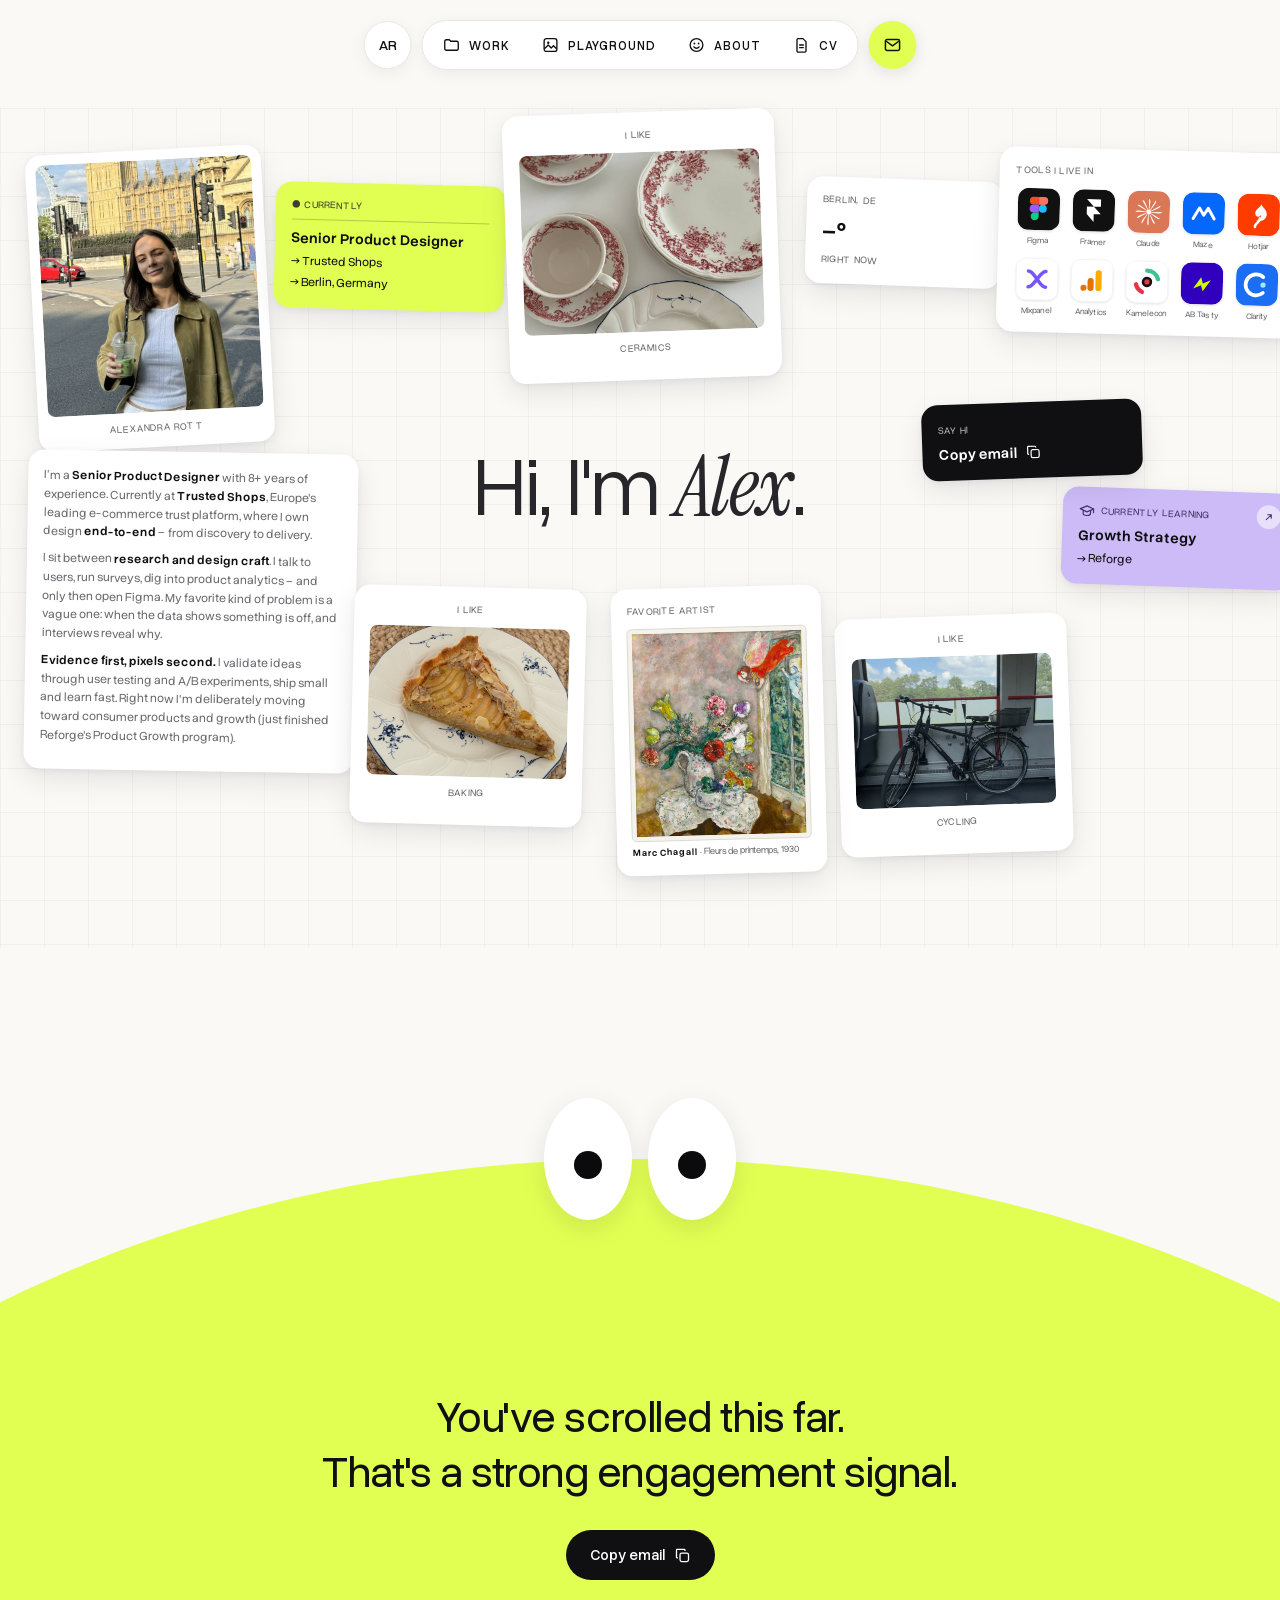
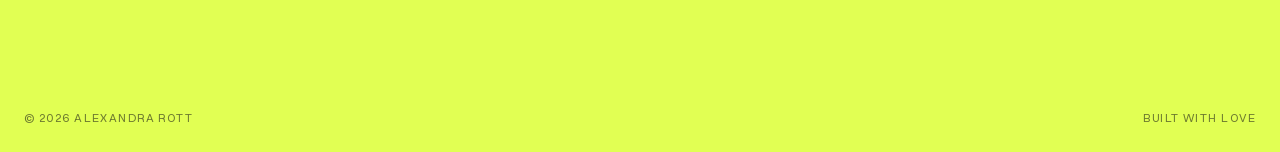
==== commit 7b404acc: "Hero period after data; restore AR monogram in header Co-Authored-By: Claude Fable 5 <noreply@anthro" ====
--- a/about.html
+++ b/about.html
@@ -7,12 +7,12 @@
   <link rel="preconnect" href="https://fonts.googleapis.com">
   <link rel="preconnect" href="https://fonts.gstatic.com" crossorigin>
   <link href="https://fonts.googleapis.com/css2?family=Instrument+Sans:ital,wght@0,400;0,500;0,600;1,400&family=Instrument+Serif:ital@0;1&display=swap" rel="stylesheet">
-  <link rel="stylesheet" href="css/style.css?v=20260712h">
+  <link rel="stylesheet" href="css/style.css?v=20260712i">
 </head>
 <body class="theme-ivory">
 
   <header class="site-header">
-    <a class="wordmark" href="index.html" aria-label="Home">Alexandra Rott</a>
+    <a class="monogram" href="index.html" aria-label="Home">AR</a>
     <nav class="nav-pill" aria-label="Main">
       <a href="index.html#work" class="nav-link">
         <svg viewBox="0 0 24 24" class="nav-icon"><path d="M3 7a2 2 0 0 1 2-2h4l2 2h8a2 2 0 0 1 2 2v8a2 2 0 0 1-2 2H5a2 2 0 0 1-2-2V7z" fill="none" stroke="currentColor" stroke-width="1.8" stroke-linejoin="round"/></svg>
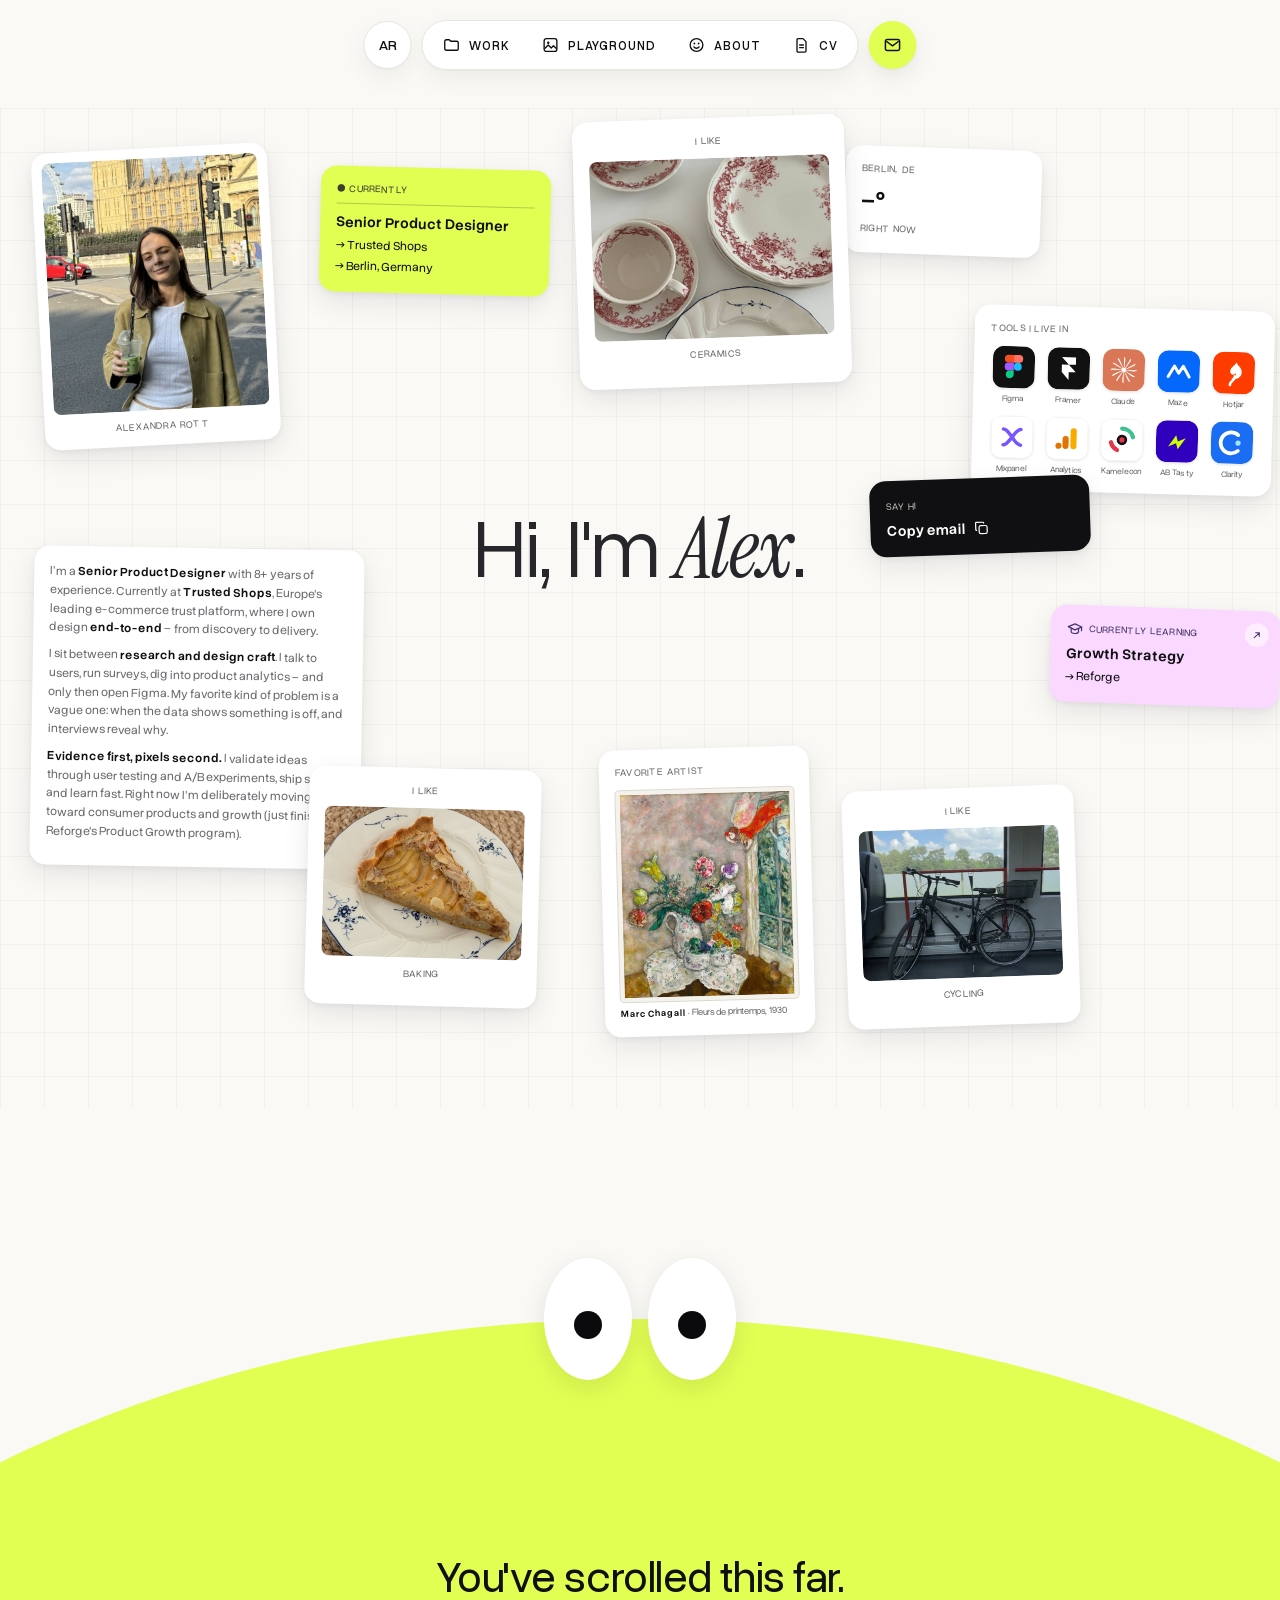
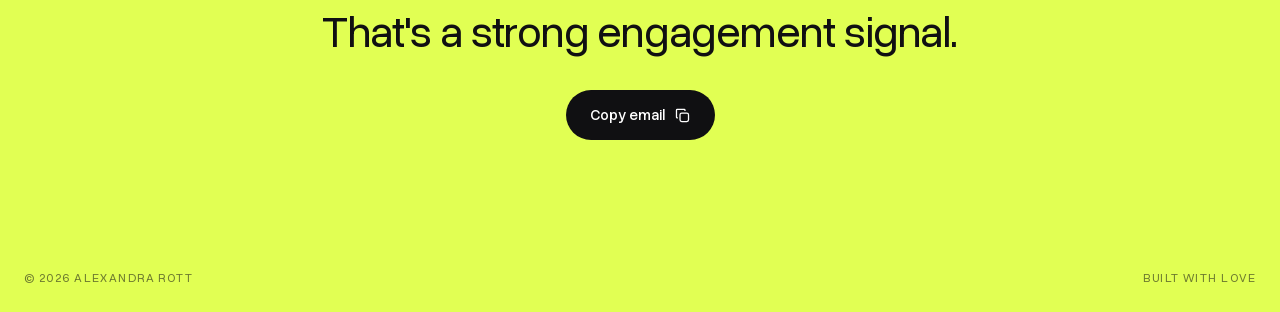
==== commit 8d6eb968: "About board: more generous spacing (taller board, cards respread) to reduce crowding Co-Authored-By:" ====
--- a/about.html
+++ b/about.html
@@ -7,7 +7,7 @@
   <link rel="preconnect" href="https://fonts.googleapis.com">
   <link rel="preconnect" href="https://fonts.gstatic.com" crossorigin>
   <link href="https://fonts.googleapis.com/css2?family=Instrument+Sans:ital,wght@0,400;0,500;0,600;1,400&family=Instrument+Serif:ital@0;1&display=swap" rel="stylesheet">
-  <link rel="stylesheet" href="css/style.css?v=20260712i">
+  <link rel="stylesheet" href="css/style.css?v=20260713d">
 </head>
 <body class="theme-ivory">
 
@@ -18,7 +18,7 @@
         <svg viewBox="0 0 24 24" class="nav-icon"><path d="M3 7a2 2 0 0 1 2-2h4l2 2h8a2 2 0 0 1 2 2v8a2 2 0 0 1-2 2H5a2 2 0 0 1-2-2V7z" fill="none" stroke="currentColor" stroke-width="1.8" stroke-linejoin="round"/></svg>
         Work
       </a>
-      <a class="nav-link coming-soon">
+      <a class="nav-link coming-soon nav-hide-mobile">
         <svg viewBox="0 0 24 24" class="nav-icon"><rect x="3.5" y="3.5" width="17" height="17" rx="3" fill="none" stroke="currentColor" stroke-width="1.8"/><circle cx="9" cy="9" r="1.6" fill="currentColor"/><path d="M4 17l5-5 4 4 3-3 4 4" fill="none" stroke="currentColor" stroke-width="1.8" stroke-linejoin="round"/></svg>
         Playground
       </a>
@@ -42,49 +42,49 @@
 
       <p class="board-statement">Hi, I'm <em>Alex</em>.</p>
 
-      <figure class="bc bc-polaroid" style="--x:2.5%; --y:5%; --r:-3deg; --w:236px">
+      <figure class="bc bc-polaroid" style="--x:3%; --y:4%; --r:-3deg; --w:236px">
         <img src="img/about/board-london-zoom.jpg" alt="Alexandra Rott in London">
         <figcaption class="mono">Alexandra Rott</figcaption>
       </figure>
 
-      <div class="bc bc-clock" style="--x:63%; --y:8.5%; --r:2deg; --w:196px">
+      <div class="bc bc-clock" style="--x:66%; --y:4%; --r:2deg; --w:196px">
         <p class="mono">Berlin, DE</p>
         <p class="clock-time" id="board-weather">–°</p>
         <p class="clock-sub mono" id="board-weather-sub">right now</p>
       </div>
 
-      <div class="bc bc-sticker" style="--x:21.5%; --y:9%; --r:1.5deg; --w:230px">
+      <div class="bc bc-sticker" style="--x:25%; --y:6%; --r:1.5deg; --w:230px">
         <p class="mono">● Currently</p>
         <h4>Senior Product Designer</h4>
         <p class="sticker-line">→ Trusted Shops</p>
         <p class="sticker-line">→ Berlin, Germany</p>
       </div>
 
-      <div class="bc bc-bio" style="--x:2%; --y:41%; --r:1deg; --w:330px">
+      <div class="bc bc-bio" style="--x:2.5%; --y:44%; --r:1deg; --w:330px">
         <p>I'm a <strong>Senior Product Designer</strong> with 8+ years of experience. Currently at <strong>Trusted Shops</strong>, Europe's leading e-commerce trust platform, where I own design <strong>end-to-end</strong> – from discovery to delivery.</p>
         <p>I sit between <strong>research and design craft</strong>. I talk to users, run surveys, dig into product analytics – and only then open Figma. My favorite kind of problem is a vague one: when the data shows something is off, and interviews reveal why.</p>
         <p><strong>Evidence first, pixels second.</strong> I validate ideas through user testing and A/B experiments, ship small and learn fast. Right now I'm deliberately moving toward consumer products and growth (just finished Reforge's Product Growth program).</p>
       </div>
 
-      <figure class="bc bc-note" style="--x:39.5%; --y:0.5%; --r:-2deg; --w:272px">
+      <figure class="bc bc-note" style="--x:45%; --y:1%; --r:-2deg; --w:272px">
         <p class="mono">I like</p>
         <img src="img/about/ceramics.jpg" alt="Red and blue tableware">
         <figcaption class="mono">Ceramics</figcaption>
       </figure>
 
-      <figure class="bc bc-note" style="--x:27.5%; --y:57%; --r:1.5deg; --w:232px">
+      <figure class="bc bc-note" style="--x:24%; --y:66%; --r:1.5deg; --w:232px">
         <p class="mono">I like</p>
         <img src="img/about/pie.jpg" alt="Home-made pear pie">
         <figcaption class="mono">Baking</figcaption>
       </figure>
 
-      <figure class="bc bc-note" style="--x:65.5%; --y:60.5%; --r:-2deg; --w:232px">
+      <figure class="bc bc-note" style="--x:66%; --y:68%; --r:-2deg; --w:232px">
         <p class="mono">I like</p>
         <img src="img/about/bike.jpg" alt="Bike on a train">
         <figcaption class="mono">Cycling</figcaption>
       </figure>
 
-      <a class="bc bc-learning" href="https://www.reforge.com/courses/growth-strategy" target="_blank" rel="noopener" style="--x:83%; --y:45.5%; --r:2deg; --w:230px">
+      <a class="bc bc-learning" href="https://www.reforge.com/courses/growth-strategy" target="_blank" rel="noopener" style="--x:82%; --y:50%; --r:2deg; --w:230px">
         <span class="ext-arrow" aria-hidden="true">
           <svg viewBox="0 0 24 24"><path d="M7 17L17 7M9.5 7H17v7.5" fill="none" stroke="currentColor" stroke-width="2" stroke-linecap="round" stroke-linejoin="round"/></svg>
         </span>
@@ -96,7 +96,7 @@
         <p class="sticker-line">→ Reforge</p>
       </a>
 
-      <div class="bc bc-tools" style="--x:78%; --y:5%; --r:1.5deg; --w:300px">
+      <div class="bc bc-tools" style="--x:76%; --y:20%; --r:1.5deg; --w:300px">
         <p class="mono">Tools I live in</p>
         <div class="tool-grid">
           <span class="tool" title="Figma">
@@ -142,7 +142,7 @@
         </div>
       </div>
 
-      <div class="bc bc-art" style="--x:48%; --y:57%; --r:-1.5deg; --w:210px">
+      <div class="bc bc-art" style="--x:47%; --y:64%; --r:-1.5deg; --w:210px">
         <p class="mono">Favorite artist</p>
         <figure>
           <img src="img/about/art-chagall.jpg?v=4" alt="Marc Chagall, Fleurs de printemps, 1930">
@@ -150,7 +150,7 @@
         </figure>
       </div>
 
-      <button class="bc bc-email js-copy-email" data-email="workmail.alexandra@gmail.com" style="--x:72%; --y:35%; --r:-2deg; --w:220px">
+      <button class="bc bc-email js-copy-email" data-email="workmail.alexandra@gmail.com" style="--x:68%; --y:37%; --r:-2deg; --w:220px">
         <span class="mono">Say hi</span>
         <span class="email-cta">Copy email
           <svg viewBox="0 0 24 24"><rect x="8.5" y="8.5" width="12" height="12" rx="2.5" fill="none" stroke="currentColor" stroke-width="1.8"/><path d="M15.5 5.5v-1a1 1 0 0 0-1-1h-10a1 1 0 0 0-1 1v10a1 1 0 0 0 1 1h1" fill="none" stroke="currentColor" stroke-width="1.8"/></svg>
--- a/css/style.css
+++ b/css/style.css
@@ -83,7 +83,7 @@
   font-family: var(--font-mono);
   font-size: 14px;
   font-weight: 500;
-  box-shadow: 0 4px 16px rgba(16, 16, 18, 0.06);
+  box-shadow: 0 1px 2px rgba(16, 16, 18, 0.04), 0 8px 24px rgba(16, 16, 18, 0.06);
   transition: transform 0.2s;
 }
 .wordmark {
@@ -107,7 +107,7 @@
   border: 1px solid var(--line);
   border-radius: 999px;
   padding: 6px;
-  box-shadow: 0 4px 16px rgba(16, 16, 18, 0.06);
+  box-shadow: 0 1px 2px rgba(16, 16, 18, 0.04), 0 8px 24px rgba(16, 16, 18, 0.06);
 }
 
 .nav-link {
@@ -166,7 +166,7 @@
   color: #101012;
   display: grid;
   place-items: center;
-  box-shadow: 0 4px 16px rgba(16, 16, 18, 0.1);
+  box-shadow: 0 1px 2px rgba(16, 16, 18, 0.05), 0 8px 22px rgba(16, 16, 18, 0.08);
   transition: transform 0.2s;
 }
 
@@ -247,7 +247,7 @@
   cursor: grab;
   user-select: none;
   will-change: transform;
-  box-shadow: 0 2px 10px rgba(16, 16, 18, 0.08);
+  box-shadow: 0 1px 2px rgba(16, 16, 18, 0.04), 0 6px 16px rgba(16, 16, 18, 0.05);
 }
 
 .pill:active { cursor: grabbing; }
@@ -360,10 +360,10 @@
   color: #a9a69e;
 }
 
-.grid-cover[data-tone="a"] { background: #E8E4F8; }
-.grid-cover[data-tone="b"] { background: #E5EFE0; }
-.grid-cover[data-tone="c"] { background: #F8E9DE; }
-.grid-cover[data-tone="d"] { background: #EFEDE6; }
+.grid-cover[data-tone="a"] { background: #F2F1EE; }
+.grid-cover[data-tone="b"] { background: #F2F1EE; }
+.grid-cover[data-tone="c"] { background: #F2F1EE; }
+.grid-cover[data-tone="d"] { background: #F2F1EE; }
 
 .grid-card-name {
   display: block;
@@ -1071,7 +1071,8 @@
 
 @media (max-width: 860px) {
   .dome-footer { margin-top: 10px; padding-top: 60px; }
-  .dome-bg { top: 106px; }
+  .dome-bg { top: 120px; width: 280vw; height: 1200px; }
+  .nav-hide-mobile { display: none; }
   .d-eye { width: 64px; height: 90px; }
   .d-pupil { width: 20px; height: 20px; margin: -10px 0 0 -10px; }
   .dome-content { margin-top: 130px; }
@@ -1155,7 +1156,7 @@
   display: flex;
   align-items: center;
   justify-content: center;
-  background: rgba(239, 237, 230, 0.6);
+  background: rgba(242, 241, 238, 0.62);
   backdrop-filter: blur(3px);
   -webkit-backdrop-filter: blur(3px);
 }
@@ -1377,7 +1378,7 @@
 .board-main { padding: 108px 0 40px; }
 .board {
   position: relative;
-  height: 840px;
+  height: 1000px;
   max-width: 1500px;
   margin: 0 auto;
   background-image:
@@ -1487,7 +1488,7 @@
 .bc-tools .tool { display: flex; flex-direction: column; align-items: center; gap: 4px; }
 .bc-tools .tool svg { width: 42px; height: 42px; border-radius: 11px; box-shadow: 0 1px 3px rgba(16,16,18,0.12); }
 .bc-tools .tool i { font-style: normal; font-size: 8.5px; color: var(--ink-soft); letter-spacing: 0.02em; }
-.bc-learning { background: #CDBBF7; display: block; }
+.bc-learning { background: #FBD8FF; display: block; }
 .bc-learning, .bc-learning:active, .bc-linkedin, .bc-linkedin:active { cursor: pointer; }
 .bc-learning .mono { color: #43356b; display: flex; align-items: center; gap: 6px; }
 .bc-learning .learn-icon { width: 16px; height: 16px; flex: none; }
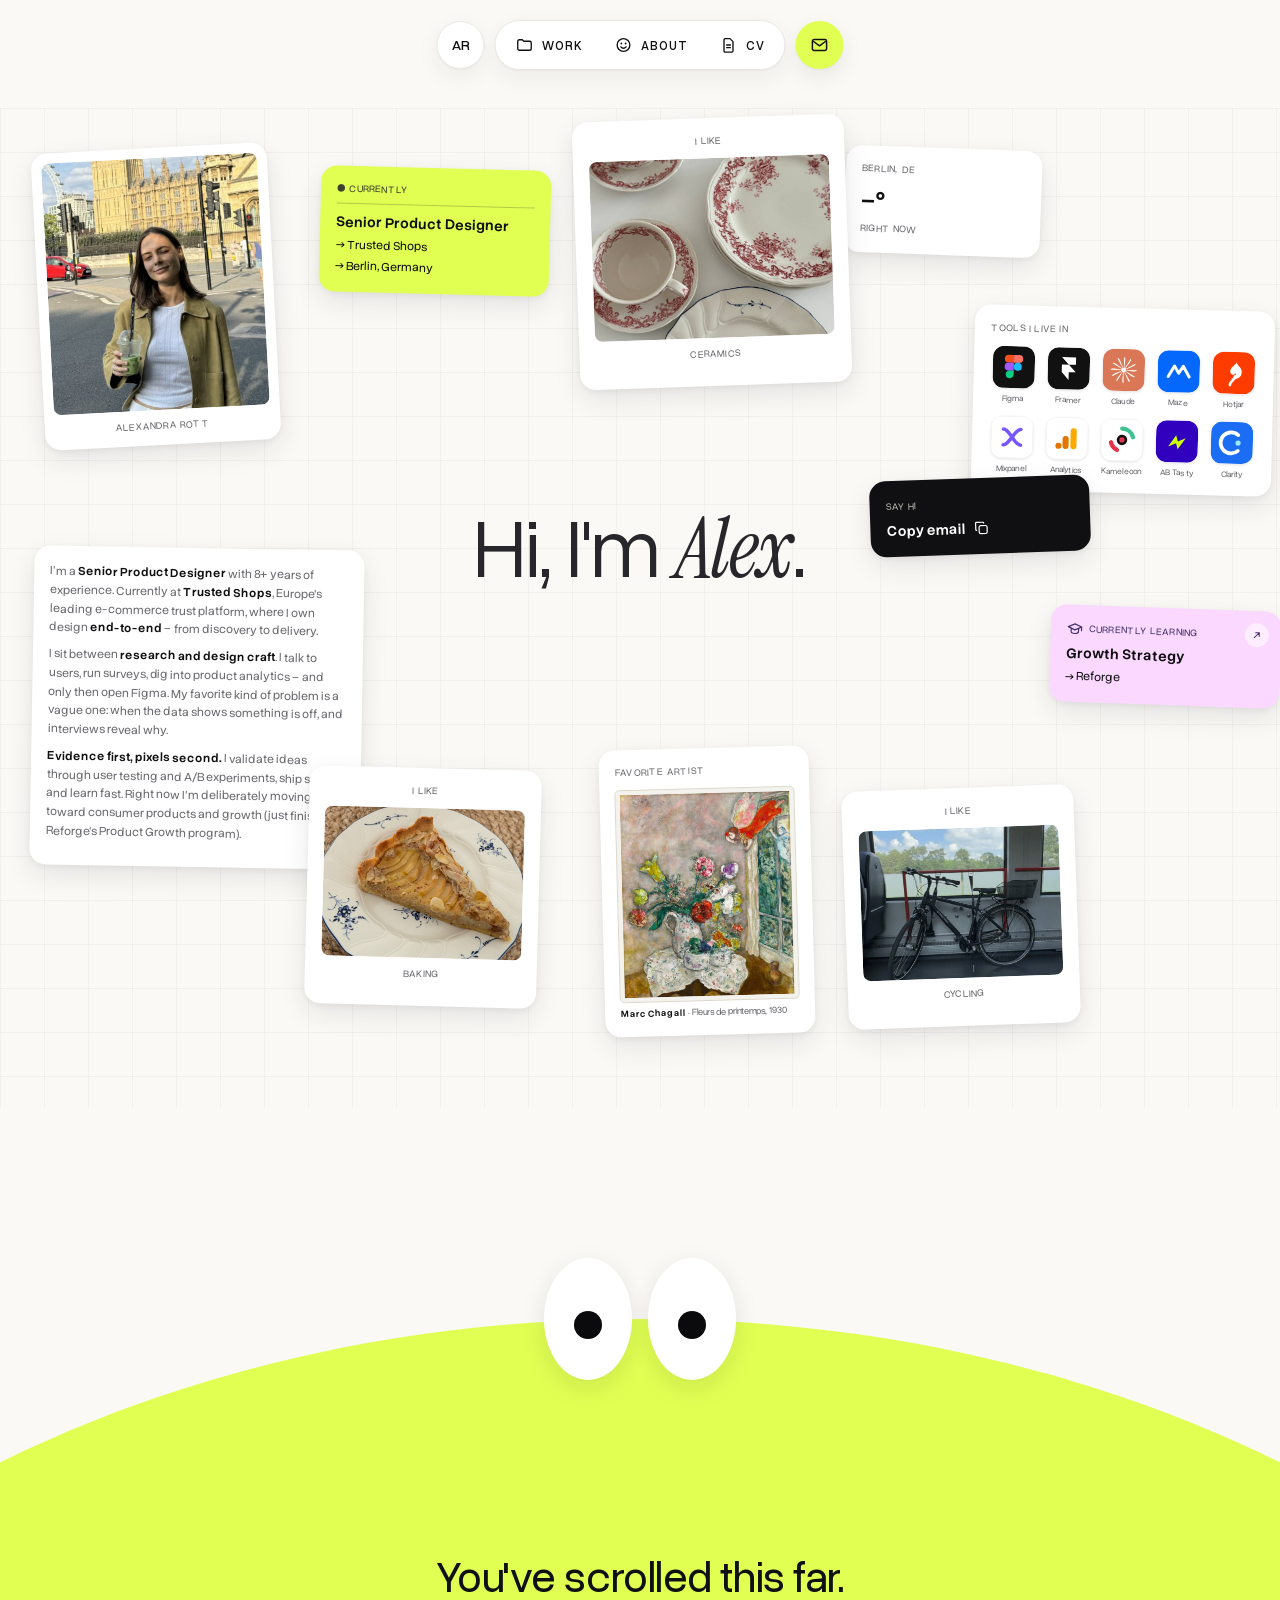
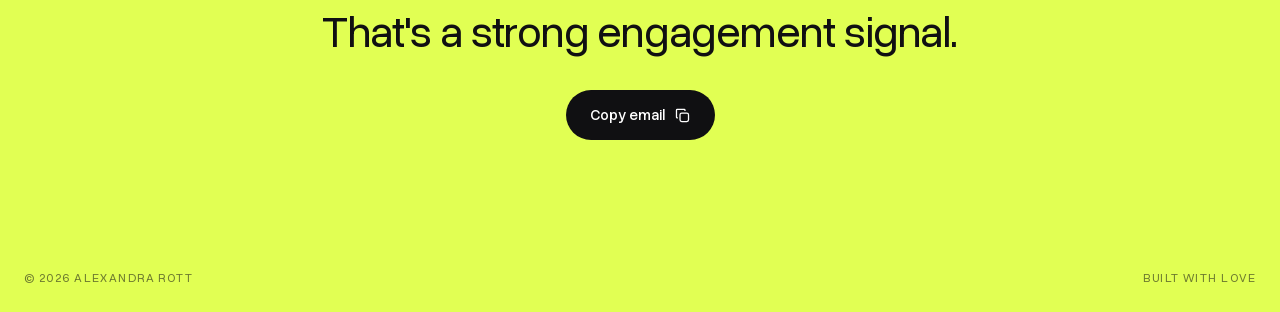
==== commit ad97b376: "Hide Playground nav item on all screens (temporary) Co-Authored-By: Claude Fable 5 <noreply@anthropi" ====
--- a/about.html
+++ b/about.html
@@ -7,7 +7,8 @@
   <link rel="preconnect" href="https://fonts.googleapis.com">
   <link rel="preconnect" href="https://fonts.gstatic.com" crossorigin>
   <link href="https://fonts.googleapis.com/css2?family=Instrument+Sans:ital,wght@0,400;0,500;0,600;1,400&family=Instrument+Serif:ital@0;1&display=swap" rel="stylesheet">
-  <link rel="stylesheet" href="css/style.css?v=20260713d">
+  <link rel="icon" type="image/svg+xml" href="favicon.svg">
+  <link rel="stylesheet" href="css/style.css?v=20260713e">
 </head>
 <body class="theme-ivory">
 
--- a/css/style.css
+++ b/css/style.css
@@ -125,6 +125,8 @@
 }
 
 .nav-link:hover { background: #f1efe9; }
+/* Playground temporarily hidden (all screens) */
+.nav-hide-mobile { display: none; }
 
 .nav-icon { width: 18px; height: 18px; }
 
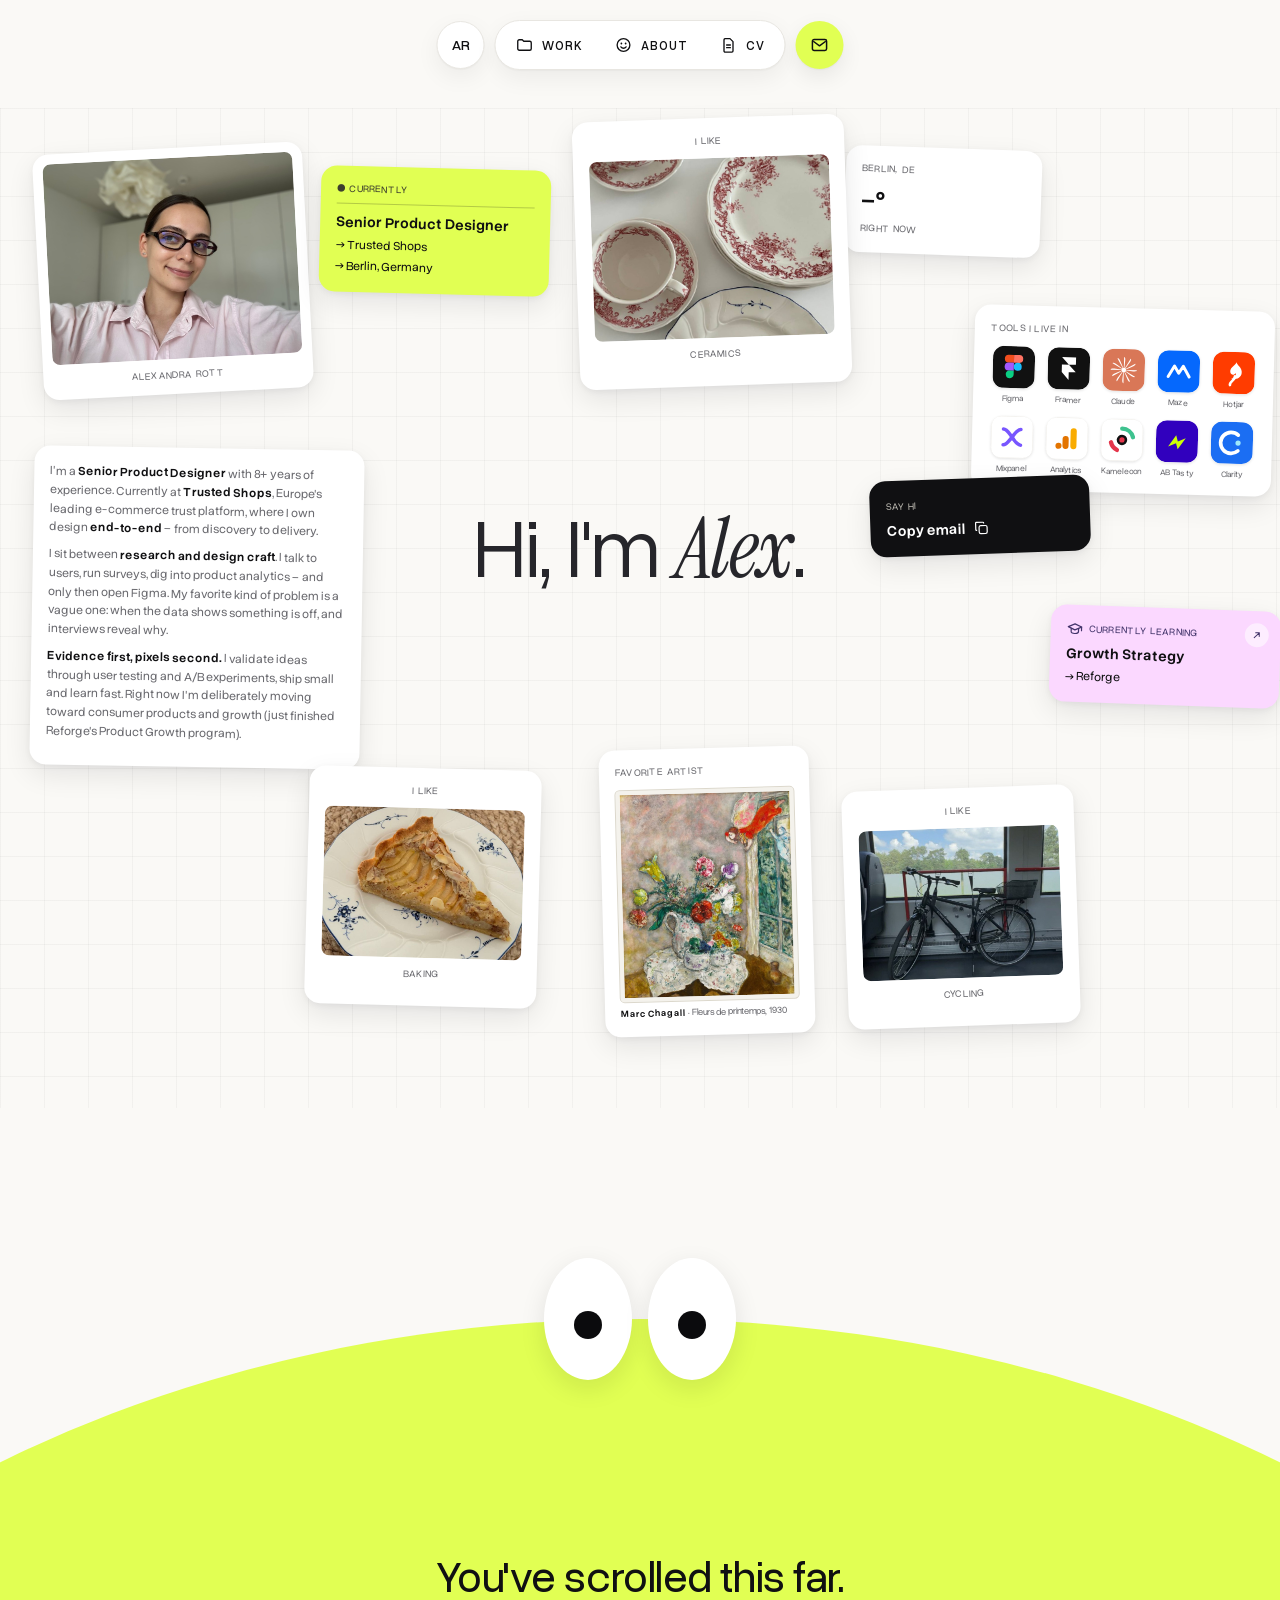
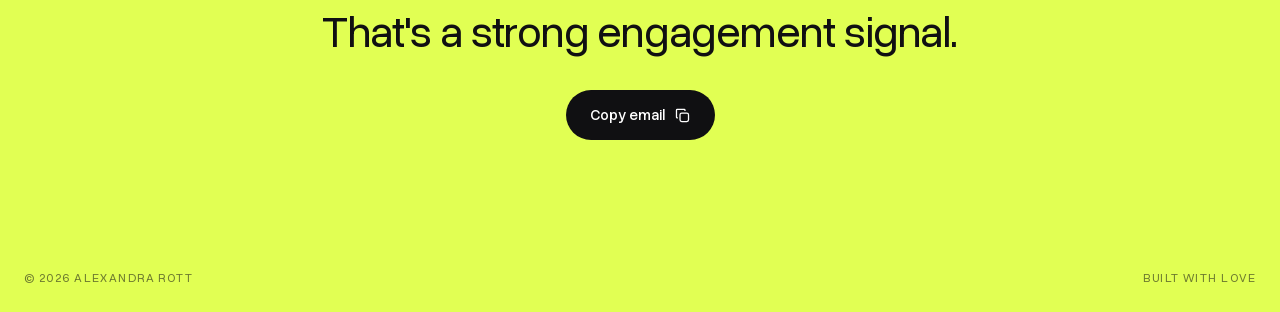
==== commit d9d59be1: "About: new selfie photo (take-it, 5:4), larger polaroid, bio card moved up Co-Authored-By: Claude Fa" ====
--- a/about.html
+++ b/about.html
@@ -8,7 +8,7 @@
   <link rel="preconnect" href="https://fonts.gstatic.com" crossorigin>
   <link href="https://fonts.googleapis.com/css2?family=Instrument+Sans:ital,wght@0,400;0,500;0,600;1,400&family=Instrument+Serif:ital@0;1&display=swap" rel="stylesheet">
   <link rel="icon" type="image/svg+xml" href="favicon.svg">
-  <link rel="stylesheet" href="css/style.css?v=20260713e">
+  <link rel="stylesheet" href="css/style.css?v=20260714d">
 </head>
 <body class="theme-ivory">
 
@@ -43,8 +43,8 @@
 
       <p class="board-statement">Hi, I'm <em>Alex</em>.</p>
 
-      <figure class="bc bc-polaroid" style="--x:3%; --y:4%; --r:-3deg; --w:236px">
-        <img src="img/about/board-london-zoom.jpg" alt="Alexandra Rott in London">
+      <figure class="bc bc-polaroid" style="--x:3%; --y:4%; --r:-3deg; --w:270px">
+        <img src="img/about/board-selfie-pink-wide.jpg?v=5" alt="Alexandra Rott" style="aspect-ratio: 760 / 611">
         <figcaption class="mono">Alexandra Rott</figcaption>
       </figure>
 
@@ -61,7 +61,7 @@
         <p class="sticker-line">→ Berlin, Germany</p>
       </div>
 
-      <div class="bc bc-bio" style="--x:2.5%; --y:44%; --r:1deg; --w:330px">
+      <div class="bc bc-bio" style="--x:2.5%; --y:34%; --r:1deg; --w:330px">
         <p>I'm a <strong>Senior Product Designer</strong> with 8+ years of experience. Currently at <strong>Trusted Shops</strong>, Europe's leading e-commerce trust platform, where I own design <strong>end-to-end</strong> – from discovery to delivery.</p>
         <p>I sit between <strong>research and design craft</strong>. I talk to users, run surveys, dig into product analytics – and only then open Figma. My favorite kind of problem is a vague one: when the data shows something is off, and interviews reveal why.</p>
         <p><strong>Evidence first, pixels second.</strong> I validate ideas through user testing and A/B experiments, ship small and learn fast. Right now I'm deliberately moving toward consumer products and growth (just finished Reforge's Product Growth program).</p>
@@ -179,7 +179,7 @@
 
   <script src="js/footer.js?v=20260709f"></script>
   <script src="js/coming-soon.js?v=20260709f"></script>
-  <script src="js/board.js?v=4"></script>
+  <script src="js/board.js?v=6"></script>
   <script src="js/reveal.js?v=20260709f"></script>
   <script data-goatcounter="https://alexproduct.goatcounter.com/count"
           async src="//gc.zgo.at/count.js"></script>
